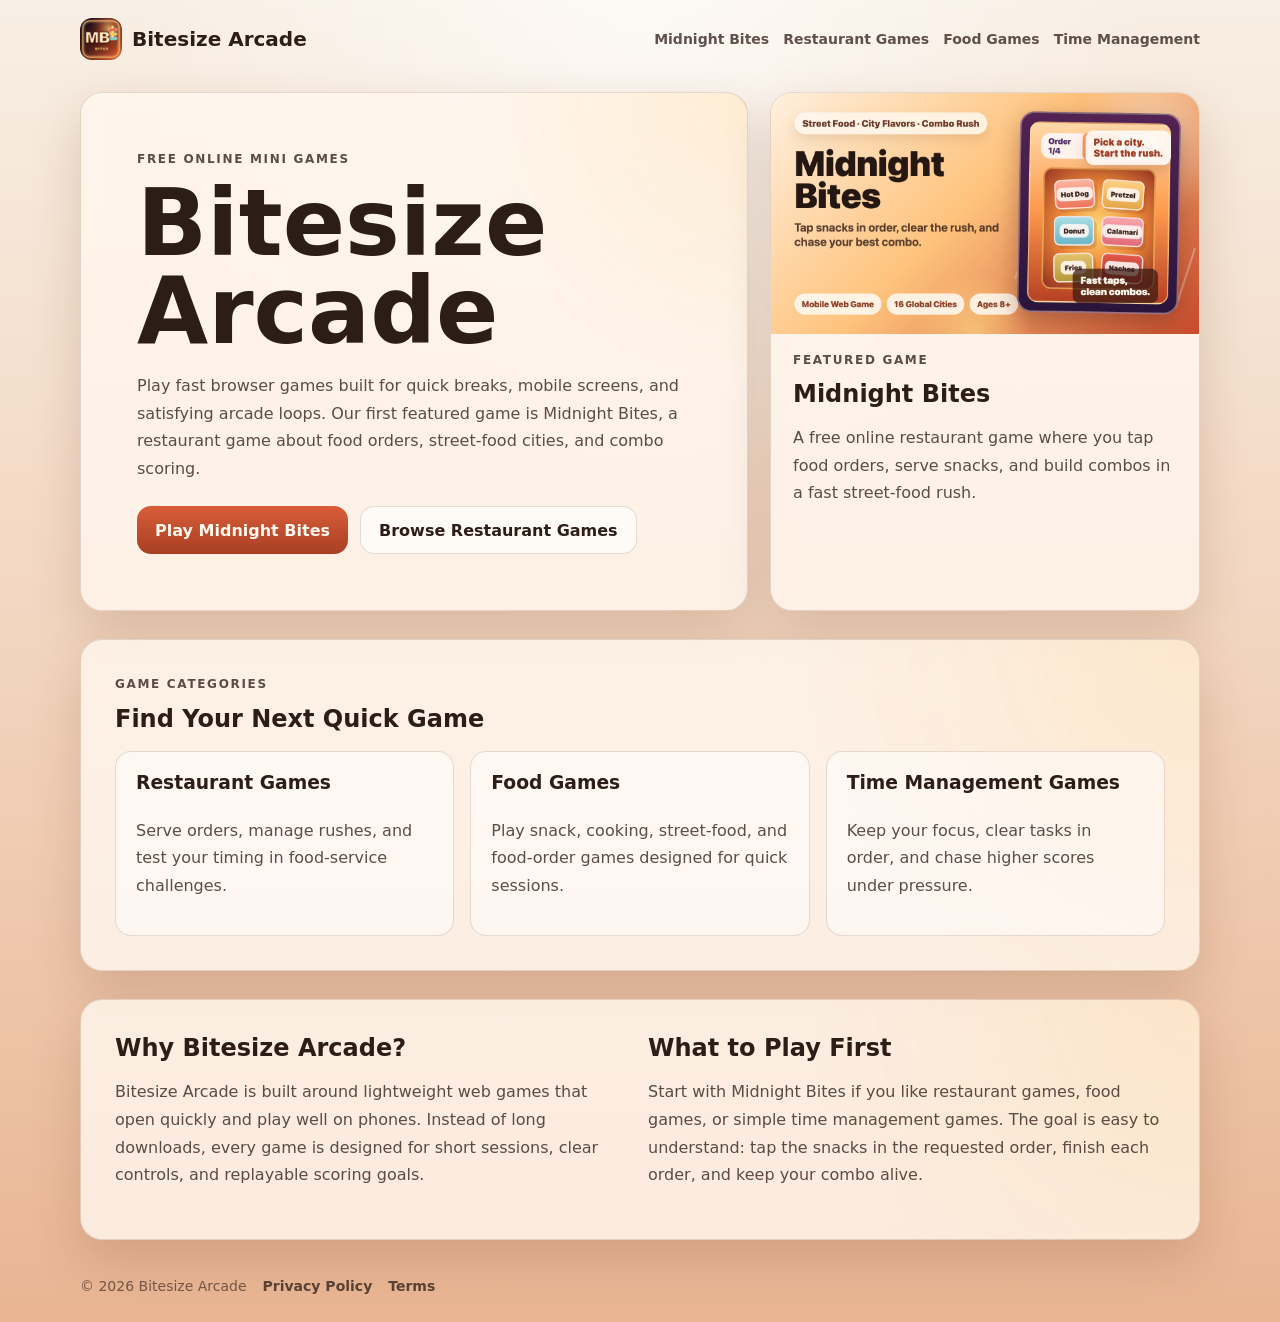
==== index.html @ b8d7e3c5 "Add Google Analytics tracking" ====
<!DOCTYPE html>
<html lang="en">
  <head>
    <meta charset="UTF-8" />
    <meta name="viewport" content="width=device-width, initial-scale=1, viewport-fit=cover" />
    <meta name="description" content="Bitesize Arcade is a home for free online mini games, including fast restaurant games, food games, and time management games you can play in your browser." />
    <meta name="theme-color" content="#d95d39" />
    <meta name="robots" content="index,follow" />
    <link rel="canonical" href="https://bitesizearcade.com/" />
    <meta property="og:title" content="Bitesize Arcade - Free Online Mini Games" />
    <meta property="og:description" content="Play free online mini games, starting with Midnight Bites, a fast restaurant game about food orders and combo scoring." />
    <meta property="og:url" content="https://bitesizearcade.com/" />
    <meta property="og:site_name" content="Bitesize Arcade" />
    <meta property="og:image" content="https://bitesizearcade.com/assets/social/share-cover.jpg" />
    <meta property="og:image:width" content="1280" />
    <meta property="og:image:height" content="720" />
    <meta property="og:type" content="website" />
    <meta name="twitter:card" content="summary_large_image" />
    <meta name="twitter:title" content="Bitesize Arcade - Free Online Mini Games" />
    <meta name="twitter:description" content="Play free online mini games, restaurant games, food games, and quick arcade challenges in your browser." />
    <meta name="twitter:image" content="https://bitesizearcade.com/assets/social/share-cover.jpg" />
    <title>Bitesize Arcade - Free Online Mini Games</title>
    <link rel="icon" type="image/png" sizes="192x192" href="./assets/icons/icon-192.png" />
    <link rel="apple-touch-icon" href="./assets/icons/icon-192.png" />
    <link rel="manifest" href="./manifest.webmanifest" />
    <link rel="stylesheet" href="./styles.css?v=20260506arcade" />
    <link rel="stylesheet" href="./site.css?v=20260506arcade" />
    <script async src="https://www.googletagmanager.com/gtag/js?id=G-W35TK7R6VX"></script>
    <script>
      window.dataLayer = window.dataLayer || [];
      function gtag(){dataLayer.push(arguments);}
      gtag("js", new Date());
      gtag("config", "G-W35TK7R6VX");
    </script>
    <script type="application/ld+json">
      {
        "@context": "https://schema.org",
        "@type": "WebSite",
        "name": "Bitesize Arcade",
        "url": "https://bitesizearcade.com/",
        "description": "Free online mini games, restaurant games, food games, and quick arcade games for mobile and desktop browsers.",
        "publisher": {
          "@type": "Organization",
          "name": "Bitesize Arcade"
        }
      }
    </script>
  </head>
  <body class="site-page">
    <header class="site-header">
      <a class="site-logo" href="./" aria-label="Bitesize Arcade home">
        <img src="./assets/icons/icon-192.png" alt="" />
        <span>Bitesize Arcade</span>
      </a>
      <nav class="site-nav" aria-label="Primary navigation">
        <a href="./midnight-bites/">Midnight Bites</a>
        <a href="./restaurant-games/">Restaurant Games</a>
        <a href="./food-games/">Food Games</a>
        <a href="./time-management-games/">Time Management</a>
      </nav>
    </header>

    <main class="site-main">
      <section class="site-hero">
        <div class="site-hero-copy">
          <p class="site-kicker">Free Online Mini Games</p>
          <h1>Bitesize Arcade</h1>
          <p>
            Play fast browser games built for quick breaks, mobile screens, and satisfying arcade loops.
            Our first featured game is Midnight Bites, a restaurant game about food orders, street-food
            cities, and combo scoring.
          </p>
          <div class="site-actions">
            <a class="site-primary-link" href="./midnight-bites/">Play Midnight Bites</a>
            <a class="site-secondary-link" href="./restaurant-games/">Browse Restaurant Games</a>
          </div>
        </div>
        <a class="featured-game" href="./midnight-bites/" aria-label="Play Midnight Bites">
          <img src="./assets/social/share-cover.jpg" alt="Midnight Bites restaurant game preview" />
          <div>
            <p class="site-kicker">Featured Game</p>
            <h2>Midnight Bites</h2>
            <p>A free online restaurant game where you tap food orders, serve snacks, and build combos in a fast street-food rush.</p>
          </div>
        </a>
      </section>

      <section class="site-section">
        <div class="section-head">
          <p class="site-kicker">Game Categories</p>
          <h2>Find Your Next Quick Game</h2>
        </div>
        <div class="category-grid">
          <a class="category-card" href="./restaurant-games/">
            <h3>Restaurant Games</h3>
            <p>Serve orders, manage rushes, and test your timing in food-service challenges.</p>
          </a>
          <a class="category-card" href="./food-games/">
            <h3>Food Games</h3>
            <p>Play snack, cooking, street-food, and food-order games designed for quick sessions.</p>
          </a>
          <a class="category-card" href="./time-management-games/">
            <h3>Time Management Games</h3>
            <p>Keep your focus, clear tasks in order, and chase higher scores under pressure.</p>
          </a>
        </div>
      </section>

      <section class="site-section editorial-section">
        <div>
          <h2>Why Bitesize Arcade?</h2>
          <p>
            Bitesize Arcade is built around lightweight web games that open quickly and play well on phones.
            Instead of long downloads, every game is designed for short sessions, clear controls, and replayable
            scoring goals.
          </p>
        </div>
        <div>
          <h2>What to Play First</h2>
          <p>
            Start with Midnight Bites if you like restaurant games, food games, or simple time management games.
            The goal is easy to understand: tap the snacks in the requested order, finish each order, and keep
            your combo alive.
          </p>
        </div>
      </section>
    </main>

    <footer class="site-footer">
      <span>© 2026 Bitesize Arcade</span>
      <a href="./docs/privacy.html">Privacy Policy</a>
      <a href="./docs/terms.html">Terms</a>
    </footer>
  </body>
</html>
---- styles.css ----
:root {
  color-scheme: light;
  --bg: #f7eadf;
  --bg-deep: #efc3a4;
  --ink: #2d1d17;
  --accent: #d95d39;
  --accent-deep: #a83f22;
  --gold: #f3b94f;
  --teal: #2f7f79;
  --card: rgba(255, 247, 238, 0.82);
  --line: rgba(72, 31, 19, 0.14);
  --shadow: 0 20px 50px rgba(102, 49, 21, 0.18);
}

* {
  box-sizing: border-box;
}

html,
body {
  min-height: 100%;
  overscroll-behavior: none;
  -webkit-text-size-adjust: 100%;
}

body {
  margin: 0;
  min-height: 100vh;
  min-height: 100svh;
  font-family: Inter, ui-sans-serif, system-ui, -apple-system, BlinkMacSystemFont, "Segoe UI", sans-serif;
  color: var(--ink);
  background:
    radial-gradient(circle at top, rgba(255, 255, 255, 0.65), transparent 35%),
    linear-gradient(180deg, #f8efe4 0%, #f3d7c2 45%, #e9b593 100%);
}

body[data-ui-mode="game"] {
  overflow: hidden;
  touch-action: none;
}

body[data-ui-mode="menu"] {
  overflow-x: hidden;
  overflow-y: auto;
  touch-action: pan-y;
}

body[data-health-open="true"] {
  overflow: hidden;
  touch-action: none;
}

.loading-screen,
.health-dialog,
.share-fallback-dialog {
  position: fixed;
  inset: 0;
  display: grid;
  place-items: center;
  padding: calc(18px + env(safe-area-inset-top)) calc(18px + env(safe-area-inset-right)) calc(18px + env(safe-area-inset-bottom)) calc(18px + env(safe-area-inset-left));
  z-index: 80;
  background:
    radial-gradient(circle at 50% 18%, rgba(255, 241, 215, 0.92), transparent 34%),
    linear-gradient(180deg, rgba(71, 34, 22, 0.26), rgba(71, 34, 22, 0.62));
}

.loading-screen {
  transition:
    opacity 220ms ease,
    visibility 220ms ease;
}

.loading-screen.is-hidden,
.health-dialog[aria-hidden="true"],
.share-fallback-dialog[aria-hidden="true"] {
  display: none;
  visibility: hidden;
  opacity: 0;
  pointer-events: none;
}

.loading-card,
.health-card,
.share-fallback-card {
  width: min(420px, 100%);
  border: 1px solid rgba(72, 31, 19, 0.12);
  border-radius: 24px;
  padding: 24px;
  background:
    radial-gradient(circle at top right, rgba(255, 185, 88, 0.26), transparent 32%),
    rgba(255, 248, 239, 0.96);
  box-shadow: 0 24px 60px rgba(72, 31, 19, 0.26);
  text-align: center;
}

.loading-kicker,
.health-kicker {
  margin: 0 0 10px;
  color: var(--accent-deep);
  font-size: 13px;
  font-weight: 800;
  letter-spacing: 0.16em;
}

.loading-card h1 {
  margin-bottom: 18px;
  font-size: clamp(42px, 13vw, 64px);
}

.loading-bar {
  height: 12px;
  padding: 2px;
  border-radius: 999px;
  background: rgba(72, 31, 19, 0.12);
  overflow: hidden;
}

.loading-bar span {
  display: block;
  width: 18%;
  height: 100%;
  border-radius: inherit;
  background: linear-gradient(90deg, var(--gold), var(--accent));
  animation: loadingSweep 1.1s ease-in-out infinite alternate;
}

.loading-text,
.health-card p,
.share-fallback-card p {
  margin: 14px 0 0;
  color: rgba(45, 29, 23, 0.76);
  font-size: 14px;
  line-height: 1.65;
}

.age-tip {
  display: inline-block;
  margin: 14px 0 0;
  padding: 7px 11px;
  border-radius: 999px;
  background: rgba(217, 93, 57, 0.12);
  color: var(--accent-deep);
  font-size: 12px;
  font-weight: 800;
}

.health-card {
  text-align: left;
}

.health-card h2,
.share-fallback-card h2 {
  font-family: inherit;
  font-size: 22px;
  line-height: 1.25;
  color: rgba(45, 29, 23, 0.94);
}

.age-notice {
  display: grid;
  gap: 6px;
  margin-top: 14px;
  padding: 13px 14px;
  border: 1px solid rgba(217, 93, 57, 0.22);
  border-radius: 16px;
  background: rgba(255, 238, 222, 0.76);
}

.age-notice strong {
  color: var(--accent-deep);
  font-size: 15px;
}

.age-notice span {
  color: rgba(45, 29, 23, 0.78);
  font-size: 13px;
  line-height: 1.55;
}

.health-actions {
  display: grid;
  grid-template-columns: 0.82fr 1.18fr;
  gap: 10px;
  margin-top: 18px;
}

.health-secondary-btn {
  background: linear-gradient(180deg, rgba(255, 241, 228, 0.96), rgba(229, 205, 186, 0.96));
  color: rgba(76, 37, 22, 0.9);
}

.share-fallback-card {
  text-align: left;
}

.share-fallback-card textarea {
  width: 100%;
  margin-top: 14px;
  padding: 12px;
  border: 1px solid rgba(72, 31, 19, 0.14);
  border-radius: 14px;
  color: var(--ink);
  background: rgba(255, 255, 255, 0.82);
  font: inherit;
  line-height: 1.45;
  resize: none;
}

.share-fallback-card button {
  margin-top: 14px;
}

@keyframes loadingSweep {
  from {
    width: 18%;
  }

  to {
    width: 100%;
  }
}

.app-shell {
  width: min(1320px, calc(100vw - 24px - env(safe-area-inset-left) - env(safe-area-inset-right)));
  margin: 0 auto;
  padding:
    calc(12px + env(safe-area-inset-top))
    0
    calc(18px + env(safe-area-inset-bottom));
}

.app-shell[data-ui-mode="menu"] {
  width: min(1180px, calc(100vw - 28px - env(safe-area-inset-left) - env(safe-area-inset-right)));
}

.app-shell[data-ui-mode="game"] {
  width: min(100vw - 12px - env(safe-area-inset-left) - env(safe-area-inset-right), 560px);
  padding-bottom: calc(8px + env(safe-area-inset-bottom));
}

.stage-layout {
  display: grid;
  grid-template-columns: minmax(360px, 1fr) 360px;
  gap: 18px;
  align-items: start;
}

.app-shell[data-ui-mode="game"] .stage-layout {
  grid-template-columns: 1fr;
}

.app-shell[data-ui-mode="menu"] .stage-layout {
  grid-template-columns: minmax(430px, 1.05fr) minmax(360px, 0.95fr);
  gap: 18px;
}

.hero-copy,
.control-card,
.side-panel {
  background: var(--card);
  backdrop-filter: blur(12px);
  border: 1px solid var(--line);
  box-shadow: var(--shadow);
}

.hero-copy {
  padding: 24px 26px 22px;
  border-radius: 28px;
  position: relative;
  overflow: hidden;
  background:
    radial-gradient(circle at top right, var(--hero-glow, rgba(255, 172, 67, 0.35)), transparent 34%),
    linear-gradient(155deg, var(--hero-top, rgba(255, 248, 238, 0.92)) 0%, var(--hero-bottom, rgba(247, 224, 200, 0.9)) 100%);
}

.hero-copy::after {
  content: "";
  position: absolute;
  inset: auto -30px -40px auto;
  width: 180px;
  height: 180px;
  border-radius: 999px;
  background: radial-gradient(circle, rgba(255, 172, 67, 0.38), transparent 70%);
}

.hero-copy::before {
  content: "";
  position: absolute;
  inset: 0;
  pointer-events: none;
  opacity: 0.26;
  background: linear-gradient(135deg, rgba(255, 255, 255, 0.34), transparent 42%);
}

.hero-copy[data-scene="harbor"]::before {
  background:
    linear-gradient(135deg, rgba(255, 255, 255, 0.32), transparent 42%),
    repeating-linear-gradient(180deg, rgba(255, 255, 255, 0.16) 0 2px, transparent 2px 18px);
}

.hero-copy[data-scene="lanterns"]::before {
  background:
    linear-gradient(135deg, rgba(255, 255, 255, 0.32), transparent 42%),
    radial-gradient(circle at 18% 18%, rgba(255, 196, 116, 0.3) 0 10px, transparent 10px 100%),
    radial-gradient(circle at 82% 22%, rgba(255, 196, 116, 0.24) 0 12px, transparent 12px 100%);
}

.hero-copy[data-scene="neon"]::before {
  background:
    linear-gradient(135deg, rgba(255, 255, 255, 0.26), transparent 42%),
    repeating-linear-gradient(135deg, rgba(255, 237, 204, 0.18) 0 8px, transparent 8px 18px);
}

.hero-copy[data-scene="courtyard"]::before,
.hero-copy[data-scene="alley"]::before {
  background:
    linear-gradient(135deg, rgba(255, 255, 255, 0.26), transparent 42%),
    repeating-linear-gradient(90deg, rgba(109, 63, 42, 0.12) 0 24px, transparent 24px 52px);
}

.hero-city-head {
  display: flex;
  justify-content: space-between;
  gap: 12px;
  align-items: center;
  margin-bottom: 10px;
}

.hero-city-pill,
.hero-scene-pill {
  margin: 0;
  padding: 8px 12px;
  border-radius: 999px;
  font-size: 12px;
  font-weight: 700;
}

.hero-city-pill {
  background: rgba(92, 45, 26, 0.12);
  color: rgba(69, 33, 20, 0.88);
}

.hero-scene-pill {
  background: rgba(255, 248, 238, 0.78);
  color: rgba(115, 62, 36, 0.9);
}

.eyebrow {
  margin: 0 0 10px;
  font-size: 13px;
  letter-spacing: 0.24em;
  text-transform: uppercase;
  color: rgba(45, 29, 23, 0.7);
}

h1,
h2 {
  margin: 0;
  font-family: inherit;
  font-weight: 800;
}

h1 {
  font-size: clamp(42px, 7vw, 74px);
  line-height: 0.95;
  margin-bottom: 12px;
}

.tagline {
  max-width: 640px;
  margin: 0;
  font-size: 16px;
  line-height: 1.7;
}

.hero-market-line {
  margin: 0 0 12px;
  font-size: 14px;
  line-height: 1.5;
  color: rgba(45, 29, 23, 0.78);
}

.hero-ingredient-strip {
  margin-top: 16px;
  display: grid;
  grid-template-columns: repeat(4, minmax(0, 1fr));
  gap: 10px;
}

.ingredient-mini {
  padding: 10px 8px 9px;
  border-radius: 18px;
  border: 1px solid rgba(255, 255, 255, 0.46);
  box-shadow: inset 0 1px 0 rgba(255, 255, 255, 0.3);
  text-align: center;
}

.ingredient-mini-emoji {
  display: block;
  font-size: 18px;
  margin-bottom: 4px;
}

.ingredient-mini-name {
  display: block;
  font-size: 12px;
  line-height: 1.3;
  font-weight: 700;
}

.control-card {
  border-radius: 28px;
  padding: 20px;
  display: flex;
  flex-direction: column;
  gap: 12px;
  background:
    radial-gradient(circle at top right, var(--control-glow, rgba(255, 189, 98, 0.26)), transparent 28%),
    linear-gradient(180deg, var(--control-top, rgba(255, 248, 239, 0.94)) 0%, var(--control-bottom, rgba(250, 234, 219, 0.9)) 100%);
}

.control-card label,
.panel-block h2 {
  font-size: 14px;
  letter-spacing: 0.08em;
  text-transform: uppercase;
  color: rgba(45, 29, 23, 0.72);
}

select,
button {
  width: 100%;
  border: 0;
  border-radius: 18px;
  font: inherit;
}

select {
  padding: 13px 15px;
  background: rgba(255, 255, 255, 0.82);
  box-shadow: inset 0 0 0 1px rgba(72, 31, 19, 0.12);
}

.button-row {
  display: grid;
  grid-template-columns: 1fr 1fr;
  gap: 10px;
}

button {
  padding: 14px 16px;
  cursor: pointer;
  font-weight: 700;
  color: #fff8f1;
  touch-action: manipulation;
  background: linear-gradient(180deg, var(--accent), var(--accent-deep));
  box-shadow: 0 14px 30px rgba(183, 83, 47, 0.28);
  transition:
    transform 140ms ease,
    box-shadow 140ms ease,
    opacity 140ms ease;
}

button:hover {
  transform: translateY(-1px);
  box-shadow: 0 18px 34px rgba(183, 83, 47, 0.32);
}

button:active {
  transform: translateY(1px);
}

button[disabled] {
  cursor: default;
  opacity: 0.45;
  transform: none;
  box-shadow: none;
}

.status-line {
  margin: 2px 2px 0;
  min-height: 42px;
  font-size: 14px;
  line-height: 1.5;
  color: rgba(45, 29, 23, 0.78);
}

.city-preview-card {
  padding: 14px;
  border-radius: 22px;
  background: rgba(255, 252, 247, 0.76);
  border: 1px solid rgba(72, 31, 19, 0.08);
  display: grid;
  gap: 12px;
}

.city-preview-head {
  display: flex;
  justify-content: space-between;
  gap: 10px;
  align-items: flex-start;
}

.city-preview-title,
.city-preview-subtitle {
  margin: 0;
}

.city-preview-title {
  font-size: 15px;
  font-weight: 800;
  color: rgba(45, 29, 23, 0.9);
}

.city-preview-subtitle {
  margin-top: 4px;
  font-size: 12px;
  line-height: 1.5;
  color: rgba(45, 29, 23, 0.7);
}

.city-preview-scene {
  flex-shrink: 0;
  padding: 7px 11px;
  border-radius: 999px;
  background: rgba(217, 93, 57, 0.12);
  color: var(--accent-deep);
  font-size: 12px;
  font-weight: 700;
}

.city-preview-items {
  display: grid;
  grid-template-columns: repeat(2, minmax(0, 1fr));
  gap: 10px;
}

.city-preview-item {
  display: grid;
  grid-template-columns: 28px 1fr;
  gap: 10px;
  align-items: center;
  padding: 10px 12px;
  border-radius: 18px;
  border: 1px solid rgba(255, 255, 255, 0.42);
}

.city-preview-icon {
  width: 28px;
  height: 28px;
  border-radius: 14px;
  display: grid;
  place-items: center;
  font-size: 15px;
  font-weight: 800;
  color: rgba(53, 27, 18, 0.84);
  background: rgba(255, 255, 255, 0.42);
}

.city-preview-text {
  display: grid;
  gap: 2px;
}

.city-preview-name,
.city-preview-note {
  margin: 0;
}

.city-preview-name {
  font-size: 13px;
  font-weight: 700;
  color: rgba(45, 29, 23, 0.86);
}

.city-preview-note {
  font-size: 11px;
  color: rgba(45, 29, 23, 0.62);
}

.canvas-frame {
  position: relative;
  display: grid;
  place-items: center;
  min-height: calc(100vh - 36px);
  min-height: calc(100svh - 36px);
}

.app-shell[data-ui-mode="menu"] .canvas-frame {
  width: 0;
  height: 0;
  min-height: 0;
  overflow: visible;
  justify-self: stretch;
  place-items: start end;
}

.app-shell[data-ui-mode="menu"] canvas,
.app-shell[data-ui-mode="menu"] .canvas-hud {
  display: none;
}

.app-shell[data-ui-mode="menu"] .floating-audio-panel {
  position: fixed;
  top: calc(14px + env(safe-area-inset-top));
  left: 50%;
  right: auto;
  width: min(420px, calc(100vw - 20px - env(safe-area-inset-left) - env(safe-area-inset-right)));
  z-index: 30;
  transform: translate(-50%, -8px) scale(0.98);
}

.app-shell[data-ui-mode="menu"] #canvas-frame[data-audio-open="true"] .floating-audio-panel {
  transform: translate(-50%, 0) scale(1);
}

.app-shell[data-ui-mode="game"] .canvas-frame {
  width: fit-content;
  max-width: 100%;
  justify-self: center;
  place-items: center;
  align-content: start;
  min-height: calc(100vh - 20px);
  min-height: calc(100svh - 20px);
}

.canvas-hud {
  position: absolute;
  inset: 18px 18px auto 18px;
  display: flex;
  justify-content: space-between;
  align-items: flex-start;
  gap: 12px;
  z-index: 4;
  pointer-events: none;
}

.app-shell[data-ui-mode="menu"] .canvas-hud {
  display: none;
}

.hud-right {
  display: flex;
  gap: 10px;
  justify-content: flex-end;
}

.hud-btn {
  width: auto;
  min-width: 88px;
  padding: 12px 16px;
  border-radius: 999px;
  font-size: 14px;
  line-height: 1;
  pointer-events: auto;
  box-shadow: 0 14px 28px rgba(69, 33, 20, 0.18);
}

.hud-btn-left {
  min-width: 92px;
}

.hud-btn-audio {
  background: linear-gradient(180deg, rgba(255, 247, 238, 0.96), rgba(242, 222, 206, 0.94));
  color: rgba(76, 37, 22, 0.9);
}

.hud-btn-audio[data-open="true"] {
  background: linear-gradient(180deg, #7f4c37, #5d3424);
  color: #fff7ef;
}

.hud-btn-menu {
  background: linear-gradient(180deg, rgba(255, 241, 228, 0.96), rgba(238, 209, 185, 0.94));
  color: rgba(76, 37, 22, 0.9);
}

.floating-audio-panel {
  position: absolute;
  top: 74px;
  right: 18px;
  width: min(320px, calc(100% - 36px));
  display: grid;
  gap: 12px;
  padding: 16px;
  border-radius: 24px;
  background: rgba(255, 249, 242, 0.95);
  border: 1px solid rgba(72, 31, 19, 0.1);
  box-shadow: 0 22px 46px rgba(72, 31, 19, 0.18);
  backdrop-filter: blur(14px);
  z-index: 5;
  opacity: 0;
  transform: translateY(-8px) scale(0.98);
  pointer-events: none;
  transition:
    opacity 160ms ease,
    transform 160ms ease;
}

#canvas-frame[data-audio-open="true"] .floating-audio-panel {
  opacity: 1;
  transform: translateY(0) scale(1);
  pointer-events: auto;
}

.audio-utility-row {
  display: grid;
  grid-template-columns: 1fr 1fr;
  gap: 10px;
}

.panel-utility-btn {
  padding: 12px 14px;
  border-radius: 16px;
  font-size: 14px;
}

.revive-utility-btn {
  margin-top: 2px;
}

canvas {
  width: auto;
  max-width: 100%;
  height: min(calc(100vh - 36px), 920px);
  height: min(calc(100svh - 36px), 920px);
  aspect-ratio: 900 / 1380;
  display: block;
  border-radius: 34px;
  box-shadow: var(--shadow);
  background: linear-gradient(180deg, #fadfc7 0%, #f4be89 100%);
  touch-action: none;
  user-select: none;
  -webkit-user-select: none;
}

.side-stack {
  display: grid;
  gap: 18px;
}

.app-shell[data-ui-mode="menu"] .side-stack {
  width: 100%;
  max-width: none;
  justify-self: center;
  grid-column: 1 / -1;
  grid-template-columns: minmax(430px, 1.05fr) minmax(360px, 0.95fr);
  align-items: start;
}

.app-shell[data-ui-mode="menu"] .hero-copy {
  min-height: 0;
}

.app-shell[data-ui-mode="menu"] .control-card {
  align-self: stretch;
}

.app-shell[data-ui-mode="menu"] .side-panel {
  grid-column: 1 / -1;
}

.app-shell[data-ui-mode="game"] .side-stack {
  display: none;
}

.side-panel {
  border-radius: 28px;
  padding: 18px;
  display: grid;
  gap: 14px;
}

.panel-block {
  padding: 16px;
  border-radius: 22px;
  background: rgba(255, 250, 245, 0.82);
  border: 1px solid rgba(72, 31, 19, 0.08);
}

.panel-block p {
  margin: 10px 0 0;
  line-height: 1.7;
  font-size: 14px;
}

.audio-panel {
  gap: 12px;
}

.audio-preset-group {
  display: grid;
  grid-template-columns: 1fr 1fr;
  gap: 8px;
}

.preset-btn {
  padding: 11px 12px;
  border-radius: 14px;
  font-size: 13px;
  box-shadow: 0 8px 20px rgba(183, 83, 47, 0.12);
  background: linear-gradient(180deg, rgba(255, 241, 228, 0.92), rgba(238, 209, 185, 0.92));
  color: rgba(81, 40, 23, 0.82);
}

.preset-btn[data-active="true"] {
  color: #fff7ef;
  background: linear-gradient(180deg, var(--accent), var(--accent-deep));
  box-shadow: 0 14px 28px rgba(183, 83, 47, 0.24);
}

.audio-preset-hint {
  margin: 0;
  min-height: 44px;
  font-size: 13px;
  line-height: 1.6;
  color: rgba(45, 29, 23, 0.76);
}

.audio-panel-head {
  display: flex;
  align-items: center;
  justify-content: space-between;
  gap: 10px;
}

.audio-state-pill {
  padding: 6px 10px;
  border-radius: 999px;
  background: rgba(217, 93, 57, 0.1);
  color: var(--accent-deep);
  font-size: 12px;
  font-weight: 700;
}

.audio-control {
  display: grid;
  gap: 8px;
}

.audio-control-head {
  display: flex;
  justify-content: space-between;
  align-items: center;
  gap: 10px;
  font-size: 14px;
  font-weight: 700;
  color: rgba(45, 29, 23, 0.84);
}

.audio-control-row {
  display: grid;
  grid-template-columns: 1fr 72px;
  gap: 10px;
  align-items: center;
}

.audio-control input[type="range"] {
  width: 100%;
  margin: 0;
  accent-color: var(--accent);
}

.mini-btn {
  width: 72px;
  padding: 10px 12px;
  border-radius: 14px;
  font-size: 14px;
  box-shadow: 0 8px 20px rgba(183, 83, 47, 0.16);
}

.mini-btn[data-muted="true"] {
  background: linear-gradient(180deg, #bca79a, #8a7365);
}

.audio-diagnostics {
  margin-top: 2px;
  min-height: 56px;
  font-size: 13px;
  line-height: 1.6;
  color: rgba(45, 29, 23, 0.74);
}

.leaderboard {
  list-style: none;
  margin: 12px 0 0;
  padding: 0;
  display: grid;
  gap: 10px;
}

.leaderboard li {
  display: grid;
  grid-template-columns: auto 1fr auto;
  gap: 10px;
  align-items: center;
  padding: 12px 14px;
  border-radius: 16px;
  background: linear-gradient(180deg, rgba(255, 237, 216, 0.9), rgba(255, 249, 242, 0.9));
  font-size: 14px;
}

.leaderboard .rank {
  width: 26px;
  height: 26px;
  border-radius: 13px;
  display: grid;
  place-items: center;
  font-weight: 700;
  background: rgba(217, 93, 57, 0.12);
  color: var(--accent-deep);
}

.leaderboard .score {
  font-weight: 700;
  color: var(--teal);
}

.legal-links {
  display: flex;
  justify-content: center;
  gap: 14px;
  padding: 2px 0 0;
  font-size: 13px;
}

.legal-links a {
  color: rgba(45, 29, 23, 0.64);
  text-decoration: none;
}

.legal-links a:hover {
  color: var(--accent-deep);
  text-decoration: underline;
}

@media (max-width: 1024px) {
  .stage-layout {
    grid-template-columns: 1fr;
  }

  .app-shell {
    width: min(100vw - 16px - env(safe-area-inset-left) - env(safe-area-inset-right), 760px);
    padding-top: calc(12px + env(safe-area-inset-top));
  }

  .side-stack {
    order: -1;
  }

  .app-shell[data-ui-mode="game"] .side-stack {
    display: none;
  }

  .canvas-frame {
    min-height: auto;
  }

  canvas {
    width: 100%;
    height: auto;
  }
}

@media (max-width: 640px) {
  body {
    background:
      radial-gradient(circle at top, rgba(255, 255, 255, 0.72), transparent 32%),
      linear-gradient(180deg, #faf0e7 0%, #f1cfb7 52%, #e5b18e 100%);
  }

  .app-shell,
  .app-shell[data-ui-mode="menu"],
  .app-shell[data-ui-mode="game"] {
    width: calc(100vw - 12px - env(safe-area-inset-left) - env(safe-area-inset-right));
  }

  .app-shell[data-ui-mode="menu"] .stage-layout,
  .app-shell[data-ui-mode="menu"] .side-stack {
    grid-template-columns: 1fr;
    gap: 10px;
  }

  .app-shell[data-ui-mode="game"] {
    width: calc(100vw - env(safe-area-inset-left) - env(safe-area-inset-right));
    padding:
      calc(6px + env(safe-area-inset-top))
      0
      calc(6px + env(safe-area-inset-bottom));
  }

  .app-shell[data-ui-mode="menu"] {
    padding:
      calc(8px + env(safe-area-inset-top))
      0
      calc(12px + env(safe-area-inset-bottom));
  }

  .button-row {
    grid-template-columns: 1fr;
  }

  .audio-utility-row {
    grid-template-columns: 1fr;
  }

  .hero-ingredient-strip,
  .city-preview-items {
    grid-template-columns: 1fr 1fr;
  }

  .hero-copy,
  .control-card,
  .side-panel {
    border-radius: 24px;
    box-shadow: 0 16px 34px rgba(102, 49, 21, 0.14);
  }

  canvas {
    width: min(
      calc(100vw - env(safe-area-inset-left) - env(safe-area-inset-right)),
      calc((100svh - 72px - env(safe-area-inset-top) - env(safe-area-inset-bottom)) * 900 / 1380)
    );
    border-radius: 24px;
    height: auto;
    max-height: none;
  }

  .app-shell[data-ui-mode="game"] .canvas-frame {
    width: 100%;
    min-height: calc(100vh - 8px - env(safe-area-inset-top) - env(safe-area-inset-bottom));
    min-height: calc(100svh - 12px - env(safe-area-inset-top) - env(safe-area-inset-bottom));
    align-content: start;
    gap: 8px;
  }

  .canvas-hud {
    position: static;
    width: min(
      calc(100vw - env(safe-area-inset-left) - env(safe-area-inset-right)),
      calc((100svh - 72px - env(safe-area-inset-top) - env(safe-area-inset-bottom)) * 900 / 1380)
    );
    gap: 8px;
    order: -1;
  }

  .hud-btn {
    min-width: 68px;
    padding: 10px 11px;
    font-size: 12px;
    box-shadow: 0 10px 18px rgba(69, 33, 20, 0.16);
  }

  .hud-right {
    gap: 8px;
    flex-wrap: wrap;
    max-width: min(72vw, 260px);
    justify-content: flex-end;
  }

  .floating-audio-panel {
    top: calc(56px + env(safe-area-inset-top));
    right: 10px;
    width: calc(100% - 20px);
    border-radius: 20px;
    max-height: calc(100vh - 82px - env(safe-area-inset-top) - env(safe-area-inset-bottom));
    overflow: auto;
  }

  .app-shell[data-ui-mode="menu"] .floating-audio-panel {
    top: calc(12px + env(safe-area-inset-top));
    left: 50%;
    right: auto;
    width: calc(100% - 12px - env(safe-area-inset-left) - env(safe-area-inset-right));
  }

  .side-stack {
    gap: 10px;
  }

  .app-shell[data-ui-mode="menu"] .hero-copy {
    padding: 14px 16px;
    border-radius: 20px;
  }

  .app-shell[data-ui-mode="menu"] .hero-city-head {
    margin-bottom: 8px;
  }

  .app-shell[data-ui-mode="menu"] .hero-city-pill,
  .app-shell[data-ui-mode="menu"] .hero-scene-pill {
    padding: 7px 10px;
    font-size: 11px;
  }

  .app-shell[data-ui-mode="menu"] .eyebrow {
    margin-bottom: 6px;
    font-size: 12px;
    letter-spacing: 0.14em;
  }

  .app-shell[data-ui-mode="menu"] h1 {
    margin-bottom: 8px;
    font-size: clamp(38px, 14vw, 52px);
  }

  .app-shell[data-ui-mode="menu"] .hero-market-line {
    margin-bottom: 0;
    font-size: 13px;
  }

  .app-shell[data-ui-mode="menu"] .tagline,
  .app-shell[data-ui-mode="menu"] .hero-ingredient-strip {
    display: none;
  }

  .control-card,
  .side-panel {
    padding: 16px;
  }

  .app-shell[data-ui-mode="menu"] .control-card {
    gap: 9px;
    padding: 13px;
    border-radius: 20px;
  }

  .app-shell[data-ui-mode="menu"] .city-preview-card {
    display: none;
  }

  .app-shell[data-ui-mode="menu"] .button-row {
    grid-template-columns: 1fr;
    gap: 8px;
  }

  .app-shell[data-ui-mode="menu"] #start-btn {
    min-height: 54px;
    border-radius: 18px;
    font-size: 17px;
  }

  .app-shell[data-ui-mode="menu"] #menu-audio-btn {
    min-height: 44px;
    padding: 11px 14px;
    border-radius: 16px;
    background: linear-gradient(180deg, rgba(255, 241, 228, 0.96), rgba(238, 209, 185, 0.94));
    color: rgba(76, 37, 22, 0.9);
  }

  .app-shell[data-ui-mode="menu"] .status-line {
    display: none;
  }

  .app-shell[data-ui-mode="menu"] .side-panel {
    padding: 12px;
    border-radius: 20px;
  }

  .app-shell[data-ui-mode="menu"] .panel-block {
    padding: 12px;
    border-radius: 16px;
  }

  .app-shell[data-ui-mode="menu"] .panel-block p {
    font-size: 13px;
    line-height: 1.55;
  }

  h1 {
    font-size: clamp(34px, 11vw, 54px);
  }

  .tagline {
    font-size: 15px;
    line-height: 1.6;
  }

  .status-line {
    min-height: 0;
    font-size: 13px;
  }

  .loading-card,
  .health-card {
    padding: 22px 18px;
    border-radius: 22px;
  }

  .health-actions {
    grid-template-columns: 1fr;
  }
}

@media (max-width: 380px) {
  .hero-copy {
    padding: 18px 14px 16px;
  }

  .control-card,
  .side-panel {
    padding: 14px;
  }

  .hud-btn {
    min-width: 58px;
    padding: 9px 9px;
    font-size: 11px;
  }

  .hud-right {
    gap: 6px;
    max-width: 230px;
  }
}

@media (orientation: landscape) and (max-height: 520px) {
  .app-shell[data-ui-mode="game"] {
    padding:
      max(4px, env(safe-area-inset-top))
      max(8px, env(safe-area-inset-right))
      max(4px, env(safe-area-inset-bottom))
      max(8px, env(safe-area-inset-left));
  }

  .app-shell[data-ui-mode="game"] .canvas-frame {
    min-height: calc(100vh - 8px - env(safe-area-inset-top) - env(safe-area-inset-bottom));
    min-height: calc(100svh - 8px - env(safe-area-inset-top) - env(safe-area-inset-bottom));
    grid-template-columns: auto auto;
    justify-content: center;
    align-content: center;
  }

  canvas {
    width: auto;
    height: calc(100vh - 8px - env(safe-area-inset-top) - env(safe-area-inset-bottom));
    height: calc(100svh - 8px - env(safe-area-inset-top) - env(safe-area-inset-bottom));
  }

  .canvas-hud {
    position: absolute;
    inset: max(6px, env(safe-area-inset-top)) 8px auto 8px;
    width: auto;
    order: initial;
  }
}

.site-page {
  overflow-x: hidden;
  overflow-y: auto;
  touch-action: pan-y;
}

.site-header,
.site-main,
.site-footer {
  width: min(1120px, calc(100vw - 32px));
  margin: 0 auto;
}

.site-header {
  display: flex;
  align-items: center;
  justify-content: space-between;
  gap: 18px;
  padding: 18px 0 10px;
}

.site-logo {
  display: inline-flex;
  align-items: center;
  gap: 10px;
  color: var(--ink);
  font-size: 20px;
  font-weight: 900;
  text-decoration: none;
}

.site-logo img {
  width: 42px;
  height: 42px;
  border-radius: 12px;
}

.site-nav {
  display: flex;
  align-items: center;
  gap: 14px;
  flex-wrap: wrap;
}

.site-nav a,
.site-footer a {
  color: rgba(45, 29, 23, 0.76);
  font-size: 14px;
  font-weight: 800;
  text-decoration: none;
}

.site-main {
  display: grid;
  gap: 28px;
  padding: 22px 0 38px;
}

.site-hero {
  display: grid;
  grid-template-columns: minmax(0, 1fr) minmax(320px, 430px);
  gap: 22px;
  align-items: stretch;
}

.site-hero-copy,
.featured-game,
.site-section {
  border: 1px solid var(--line);
  border-radius: 22px;
  background:
    radial-gradient(circle at top right, rgba(255, 196, 109, 0.2), transparent 34%),
    rgba(255, 247, 238, 0.82);
  box-shadow: var(--shadow);
}

.site-hero-copy {
  padding: clamp(28px, 5vw, 56px);
}

.site-kicker {
  margin: 0 0 10px;
  color: var(--accent-deep);
  font-size: 12px;
  font-weight: 900;
  letter-spacing: 0.14em;
  text-transform: uppercase;
}

.site-hero h1,
.site-section h2,
.featured-game h2,
.category-card h3 {
  margin: 0;
  letter-spacing: 0;
}

.site-hero h1 {
  max-width: 760px;
  font-size: clamp(48px, 9vw, 92px);
  line-height: 0.96;
}

.site-hero p,
.site-section p,
.featured-game p,
.category-card p {
  color: rgba(45, 29, 23, 0.78);
  line-height: 1.72;
}

.site-actions {
  display: flex;
  gap: 12px;
  flex-wrap: wrap;
  margin-top: 24px;
}

.site-primary-link,
.site-secondary-link {
  display: inline-flex;
  align-items: center;
  justify-content: center;
  min-height: 48px;
  padding: 0 18px;
  border-radius: 14px;
  font-weight: 900;
  text-decoration: none;
}

.site-primary-link {
  color: #fff8ee;
  background: linear-gradient(180deg, var(--accent), var(--accent-deep));
}

.site-secondary-link {
  border: 1px solid var(--line);
  color: var(--ink);
  background: rgba(255, 255, 255, 0.62);
}

.featured-game {
  display: grid;
  align-content: start;
  gap: 16px;
  overflow: hidden;
  color: var(--ink);
  text-decoration: none;
}

.featured-game img {
  display: block;
  width: 100%;
  aspect-ratio: 16 / 9;
  object-fit: cover;
}

.featured-game div {
  padding: 0 22px 22px;
}

.site-section {
  padding: clamp(22px, 4vw, 34px);
}

.section-head {
  margin-bottom: 18px;
}

.category-grid,
.editorial-section {
  display: grid;
  grid-template-columns: repeat(3, minmax(0, 1fr));
  gap: 16px;
}

.editorial-section {
  grid-template-columns: repeat(2, minmax(0, 1fr));
}

.category-card {
  display: grid;
  gap: 8px;
  min-height: 168px;
  padding: 20px;
  border: 1px solid var(--line);
  border-radius: 16px;
  color: var(--ink);
  background: rgba(255, 255, 255, 0.52);
  text-decoration: none;
}

.category-hero .site-hero-copy {
  min-height: 360px;
}

.site-footer {
  display: flex;
  gap: 16px;
  flex-wrap: wrap;
  padding: 0 0 28px;
  color: rgba(45, 29, 23, 0.62);
  font-size: 14px;
}

.game-seo-block {
  background: rgba(255, 255, 255, 0.38);
}

@media (max-width: 840px) {
  .site-header {
    align-items: flex-start;
    flex-direction: column;
  }

  .site-hero,
  .category-grid,
  .editorial-section {
    grid-template-columns: 1fr;
  }

  .site-hero h1 {
    font-size: clamp(46px, 14vw, 72px);
  }
}
---- site.css ----
.site-page {
  overflow-x: hidden;
  overflow-y: auto;
  touch-action: pan-y;
}

.site-header,
.site-main,
.site-footer {
  width: min(1120px, calc(100vw - 32px));
  margin: 0 auto;
}

.site-header {
  display: flex;
  align-items: center;
  justify-content: space-between;
  gap: 18px;
  padding: 18px 0 10px;
}

.site-logo {
  display: inline-flex;
  align-items: center;
  gap: 10px;
  color: var(--ink);
  font-size: 20px;
  font-weight: 900;
  text-decoration: none;
}

.site-logo img {
  width: 42px;
  height: 42px;
  border-radius: 12px;
}

.site-nav {
  display: flex;
  align-items: center;
  gap: 14px;
  flex-wrap: wrap;
}

.site-nav a,
.site-footer a {
  color: rgba(45, 29, 23, 0.76);
  font-size: 14px;
  font-weight: 800;
  text-decoration: none;
}

.site-main {
  display: grid;
  gap: 28px;
  padding: 22px 0 38px;
}

.site-hero {
  display: grid;
  grid-template-columns: minmax(0, 1fr) minmax(320px, 430px);
  gap: 22px;
  align-items: stretch;
}

.site-hero-copy,
.featured-game,
.site-section {
  border: 1px solid var(--line);
  border-radius: 22px;
  background: radial-gradient(circle at top right, rgba(255, 196, 109, 0.2), transparent 34%), rgba(255, 247, 238, 0.82);
  box-shadow: var(--shadow);
}

.site-hero-copy {
  padding: clamp(28px, 5vw, 56px);
}

.site-kicker {
  margin: 0 0 10px;
  color: var(--accent-deep);
  font-size: 12px;
  font-weight: 900;
  letter-spacing: 0.14em;
  text-transform: uppercase;
}

.site-hero h1,
.site-section h2,
.featured-game h2,
.category-card h3 {
  margin: 0;
  letter-spacing: 0;
}

.site-hero h1 {
  max-width: 760px;
  font-size: clamp(48px, 9vw, 92px);
  line-height: 0.96;
}

.site-hero p,
.site-section p,
.featured-game p,
.category-card p {
  color: rgba(45, 29, 23, 0.78);
  line-height: 1.72;
}

.site-actions {
  display: flex;
  gap: 12px;
  flex-wrap: wrap;
  margin-top: 24px;
}

.site-primary-link,
.site-secondary-link {
  display: inline-flex;
  align-items: center;
  justify-content: center;
  min-height: 48px;
  padding: 0 18px;
  border-radius: 14px;
  font-weight: 900;
  text-decoration: none;
}

.site-primary-link {
  color: #fff8ee;
  background: linear-gradient(180deg, var(--accent), var(--accent-deep));
}

.site-secondary-link {
  border: 1px solid var(--line);
  color: var(--ink);
  background: rgba(255, 255, 255, 0.62);
}

.featured-game {
  display: grid;
  align-content: start;
  gap: 16px;
  overflow: hidden;
  color: var(--ink);
  text-decoration: none;
}

.featured-game img {
  display: block;
  width: 100%;
  aspect-ratio: 16 / 9;
  object-fit: cover;
}

.featured-game div {
  padding: 0 22px 22px;
}

.site-section {
  padding: clamp(22px, 4vw, 34px);
}

.section-head {
  margin-bottom: 18px;
}

.category-grid,
.editorial-section {
  display: grid;
  grid-template-columns: repeat(3, minmax(0, 1fr));
  gap: 16px;
}

.editorial-section {
  grid-template-columns: repeat(2, minmax(0, 1fr));
}

.category-card {
  display: grid;
  gap: 8px;
  min-height: 168px;
  padding: 20px;
  border: 1px solid var(--line);
  border-radius: 16px;
  color: var(--ink);
  background: rgba(255, 255, 255, 0.52);
  text-decoration: none;
}

.category-hero .site-hero-copy {
  min-height: 360px;
}

.site-footer {
  display: flex;
  gap: 16px;
  flex-wrap: wrap;
  padding: 0 0 28px;
  color: rgba(45, 29, 23, 0.62);
  font-size: 14px;
}

.game-seo-block {
  background: rgba(255, 255, 255, 0.38);
}

@media (max-width: 840px) {
  .site-header {
    align-items: flex-start;
    flex-direction: column;
  }

  .site-hero,
  .category-grid,
  .editorial-section {
    grid-template-columns: 1fr;
  }

  .site-hero h1 {
    font-size: clamp(46px, 14vw, 72px);
  }
}
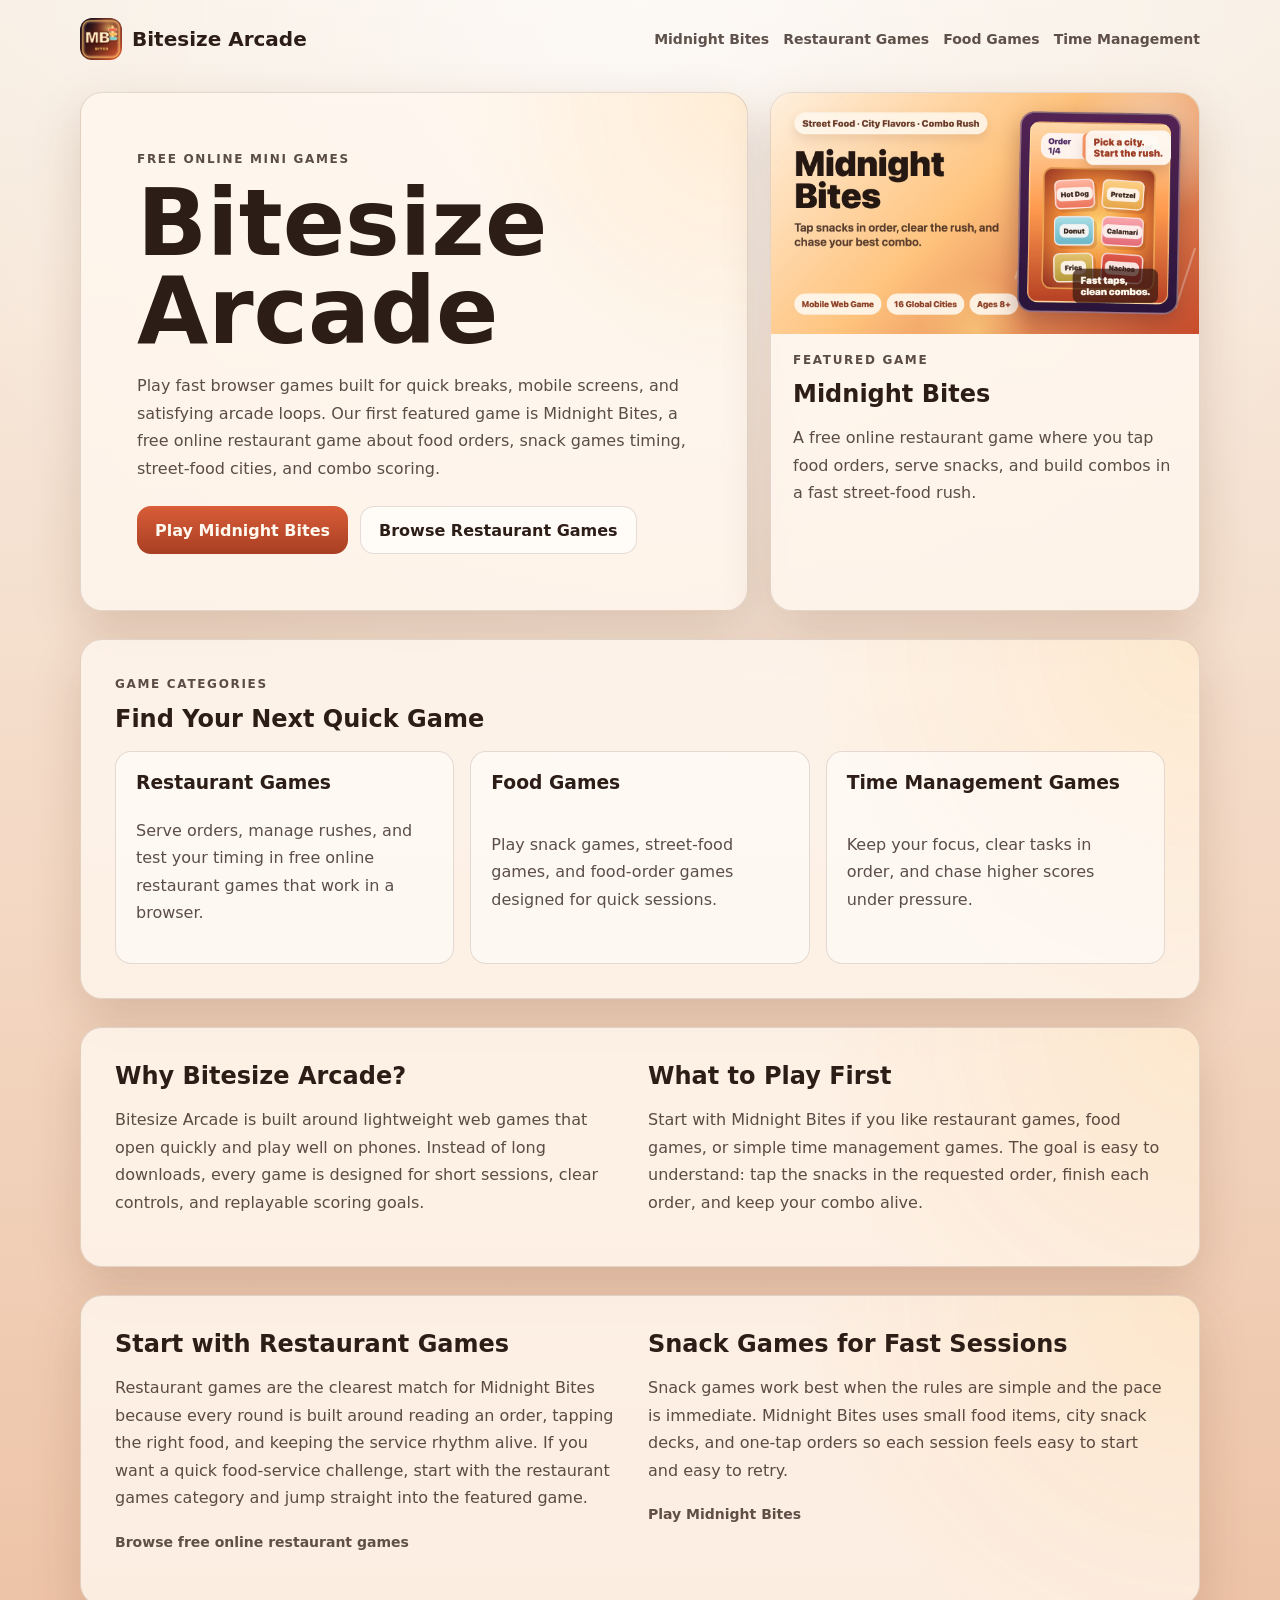
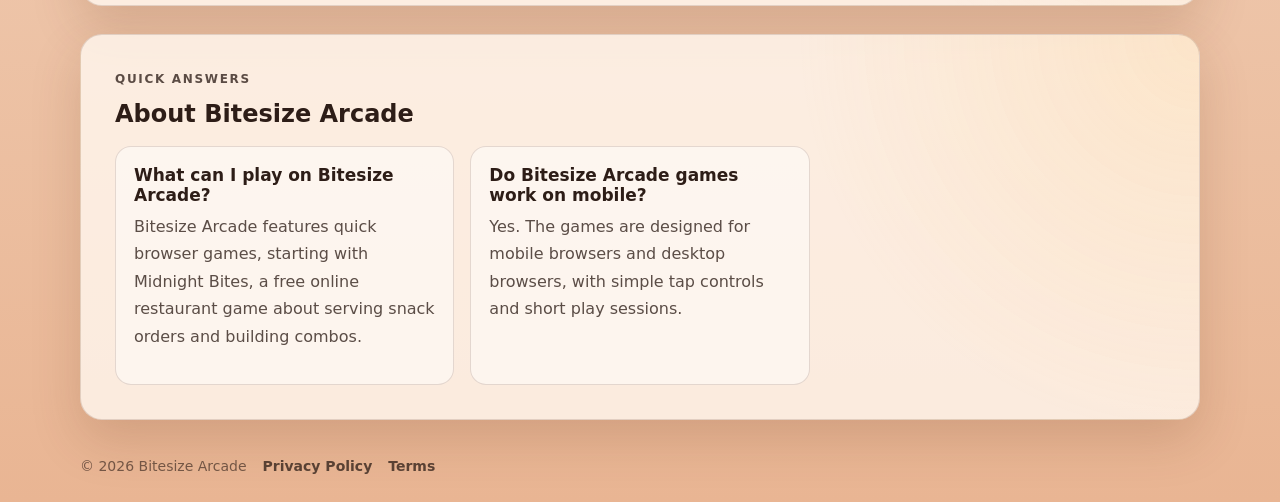
==== commit c2f91166: "Strengthen SEO content and structured data" ====
--- a/index.html
+++ b/index.html
@@ -4,6 +4,7 @@
     <meta charset="UTF-8" />
     <meta name="viewport" content="width=device-width, initial-scale=1, viewport-fit=cover" />
     <meta name="description" content="Bitesize Arcade is a home for free online mini games, including fast restaurant games, food games, and time management games you can play in your browser." />
+    <meta name="keywords" content="free online mini games, restaurant games, food games, time management games, browser games" />
     <meta name="theme-color" content="#d95d39" />
     <meta name="robots" content="index,follow" />
     <link rel="canonical" href="https://bitesizearcade.com/" />
@@ -19,7 +20,7 @@
     <meta name="twitter:title" content="Bitesize Arcade - Free Online Mini Games" />
     <meta name="twitter:description" content="Play free online mini games, restaurant games, food games, and quick arcade challenges in your browser." />
     <meta name="twitter:image" content="https://bitesizearcade.com/assets/social/share-cover.jpg" />
-    <title>Bitesize Arcade - Free Online Mini Games</title>
+    <title>Bitesize Arcade - Free Online Restaurant Games and Mini Games</title>
     <link rel="icon" type="image/png" sizes="192x192" href="./assets/icons/icon-192.png" />
     <link rel="apple-touch-icon" href="./assets/icons/icon-192.png" />
     <link rel="manifest" href="./manifest.webmanifest" />
@@ -45,6 +46,30 @@
         }
       }
     </script>
+    <script type="application/ld+json">
+      {
+        "@context": "https://schema.org",
+        "@type": "FAQPage",
+        "mainEntity": [
+          {
+            "@type": "Question",
+            "name": "What can I play on Bitesize Arcade?",
+            "acceptedAnswer": {
+              "@type": "Answer",
+              "text": "Bitesize Arcade features quick browser games, starting with Midnight Bites, a free online restaurant game about serving snack orders and building combos."
+            }
+          },
+          {
+            "@type": "Question",
+            "name": "Do Bitesize Arcade games work on mobile?",
+            "acceptedAnswer": {
+              "@type": "Answer",
+              "text": "Yes. The games are designed for mobile browsers and desktop browsers, with simple tap controls and short play sessions."
+            }
+          }
+        ]
+      }
+    </script>
   </head>
   <body class="site-page">
     <header class="site-header">
@@ -67,8 +92,8 @@
           <h1>Bitesize Arcade</h1>
           <p>
             Play fast browser games built for quick breaks, mobile screens, and satisfying arcade loops.
-            Our first featured game is Midnight Bites, a restaurant game about food orders, street-food
-            cities, and combo scoring.
+            Our first featured game is Midnight Bites, a free online restaurant game about food orders,
+            snack games timing, street-food cities, and combo scoring.
           </p>
           <div class="site-actions">
             <a class="site-primary-link" href="./midnight-bites/">Play Midnight Bites</a>
@@ -93,11 +118,11 @@
         <div class="category-grid">
           <a class="category-card" href="./restaurant-games/">
             <h3>Restaurant Games</h3>
-            <p>Serve orders, manage rushes, and test your timing in food-service challenges.</p>
+            <p>Serve orders, manage rushes, and test your timing in free online restaurant games that work in a browser.</p>
           </a>
           <a class="category-card" href="./food-games/">
             <h3>Food Games</h3>
-            <p>Play snack, cooking, street-food, and food-order games designed for quick sessions.</p>
+            <p>Play snack games, street-food games, and food-order games designed for quick sessions.</p>
           </a>
           <a class="category-card" href="./time-management-games/">
             <h3>Time Management Games</h3>
@@ -124,6 +149,43 @@
           </p>
         </div>
       </section>
+
+      <section class="site-section editorial-section">
+        <div>
+          <h2>Start with Restaurant Games</h2>
+          <p>
+            Restaurant games are the clearest match for Midnight Bites because every round is built around reading an order,
+            tapping the right food, and keeping the service rhythm alive. If you want a quick food-service challenge, start with
+            the restaurant games category and jump straight into the featured game.
+          </p>
+          <p><a class="text-link" href="./restaurant-games/">Browse free online restaurant games</a></p>
+        </div>
+        <div>
+          <h2>Snack Games for Fast Sessions</h2>
+          <p>
+            Snack games work best when the rules are simple and the pace is immediate. Midnight Bites uses small food items,
+            city snack decks, and one-tap orders so each session feels easy to start and easy to retry.
+          </p>
+          <p><a class="text-link" href="./midnight-bites/">Play Midnight Bites</a></p>
+        </div>
+      </section>
+
+      <section class="site-section faq-section">
+        <div class="section-head">
+          <p class="site-kicker">Quick Answers</p>
+          <h2>About Bitesize Arcade</h2>
+        </div>
+        <div class="faq-list">
+          <div>
+            <h3>What can I play on Bitesize Arcade?</h3>
+            <p>Bitesize Arcade features quick browser games, starting with Midnight Bites, a free online restaurant game about serving snack orders and building combos.</p>
+          </div>
+          <div>
+            <h3>Do Bitesize Arcade games work on mobile?</h3>
+            <p>Yes. The games are designed for mobile browsers and desktop browsers, with simple tap controls and short play sessions.</p>
+          </div>
+        </div>
+      </section>
     </main>
 
     <footer class="site-footer">
--- a/site.css
+++ b/site.css
@@ -43,7 +43,8 @@
 }
 
 .site-nav a,
-.site-footer a {
+.site-footer a,
+.text-link {
   color: rgba(45, 29, 23, 0.76);
   font-size: 14px;
   font-weight: 800;
@@ -166,7 +167,8 @@
 }
 
 .category-grid,
-.editorial-section {
+.editorial-section,
+.faq-list {
   display: grid;
   grid-template-columns: repeat(3, minmax(0, 1fr));
   gap: 16px;
@@ -174,6 +176,10 @@
 
 .editorial-section {
   grid-template-columns: repeat(2, minmax(0, 1fr));
+}
+
+.faq-list {
+  grid-template-columns: repeat(3, minmax(0, 1fr));
 }
 
 .category-card {
@@ -186,6 +192,28 @@
   color: var(--ink);
   background: rgba(255, 255, 255, 0.52);
   text-decoration: none;
+}
+
+.long-copy {
+  max-width: 860px;
+}
+
+.faq-list div {
+  padding: 18px;
+  border: 1px solid var(--line);
+  border-radius: 16px;
+  background: rgba(255, 255, 255, 0.48);
+}
+
+.faq-list h3,
+.game-seo-block h3 {
+  margin: 0 0 8px;
+  font-size: 17px;
+}
+
+.faq-list p,
+.game-seo-block h3 + p {
+  margin-top: 0;
 }
 
 .category-hero .site-hero-copy {
@@ -213,7 +241,8 @@
 
   .site-hero,
   .category-grid,
-  .editorial-section {
+  .editorial-section,
+  .faq-list {
     grid-template-columns: 1fr;
   }
 
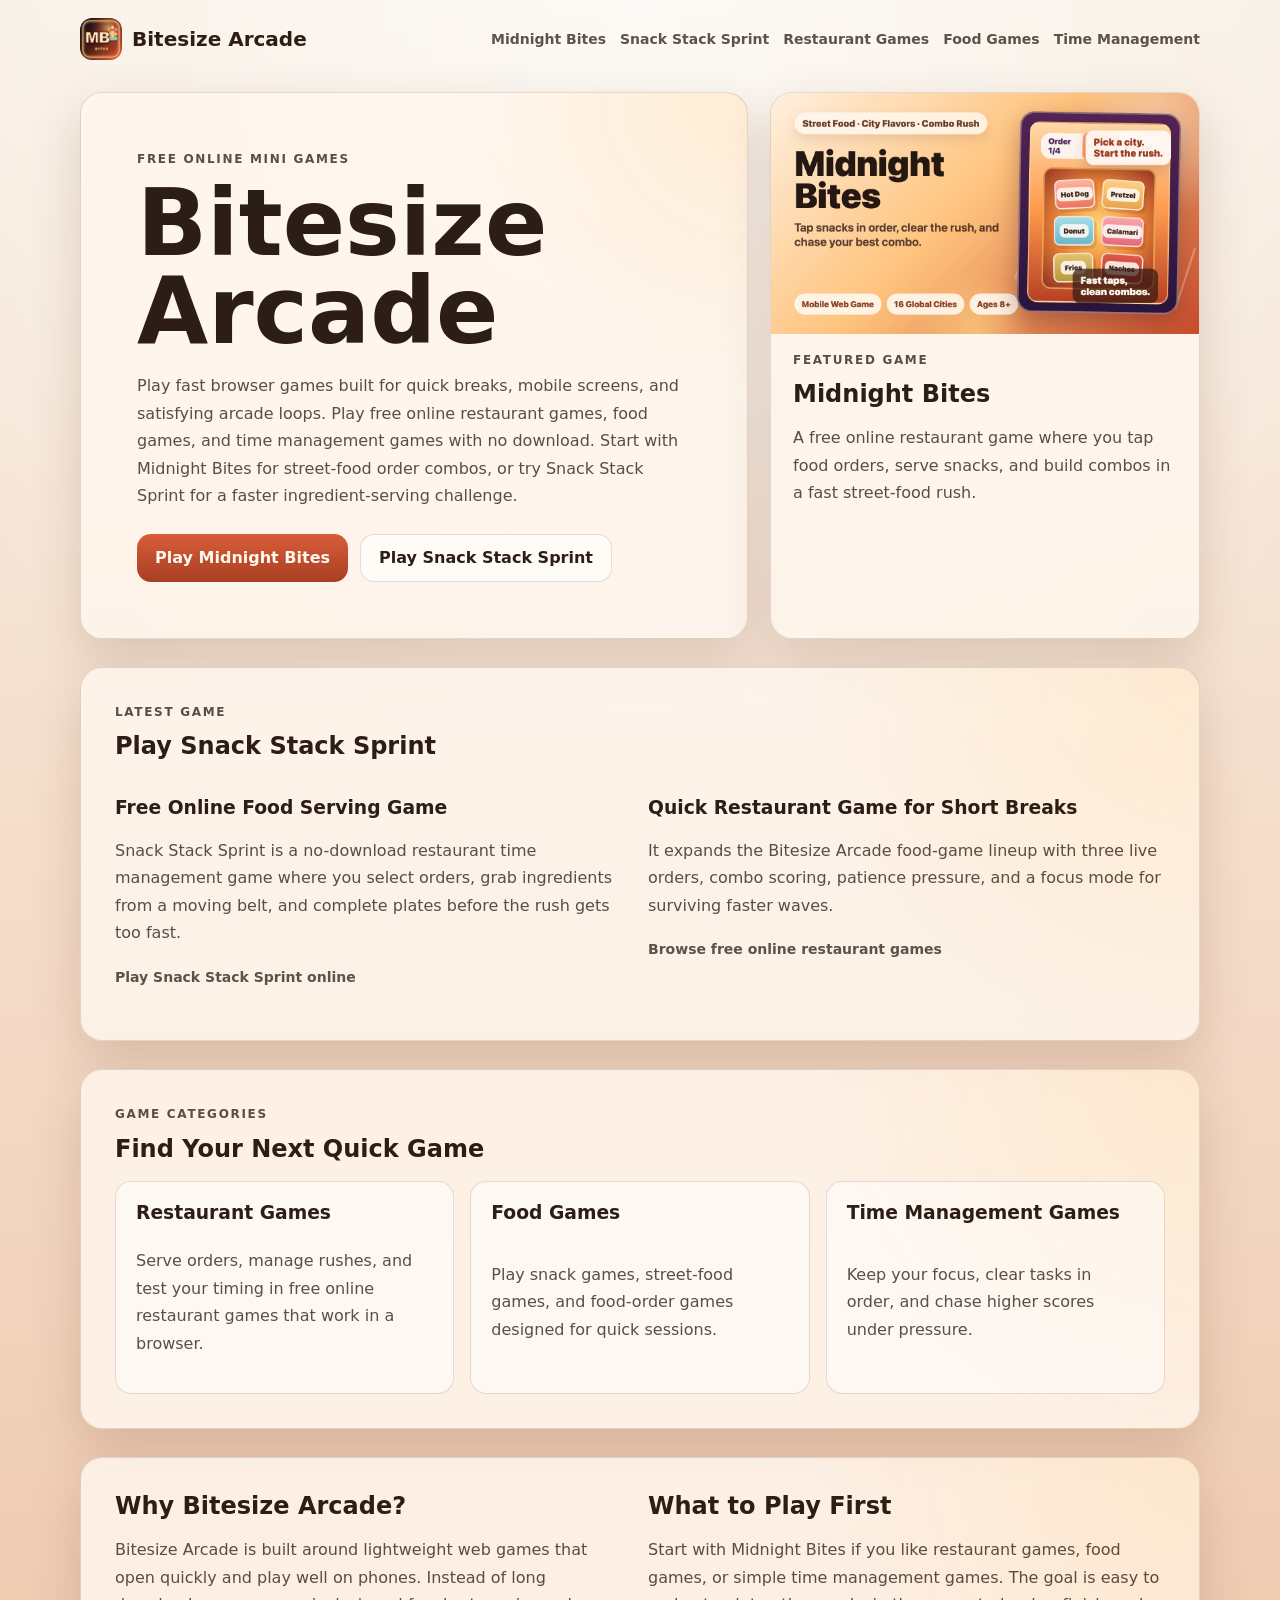
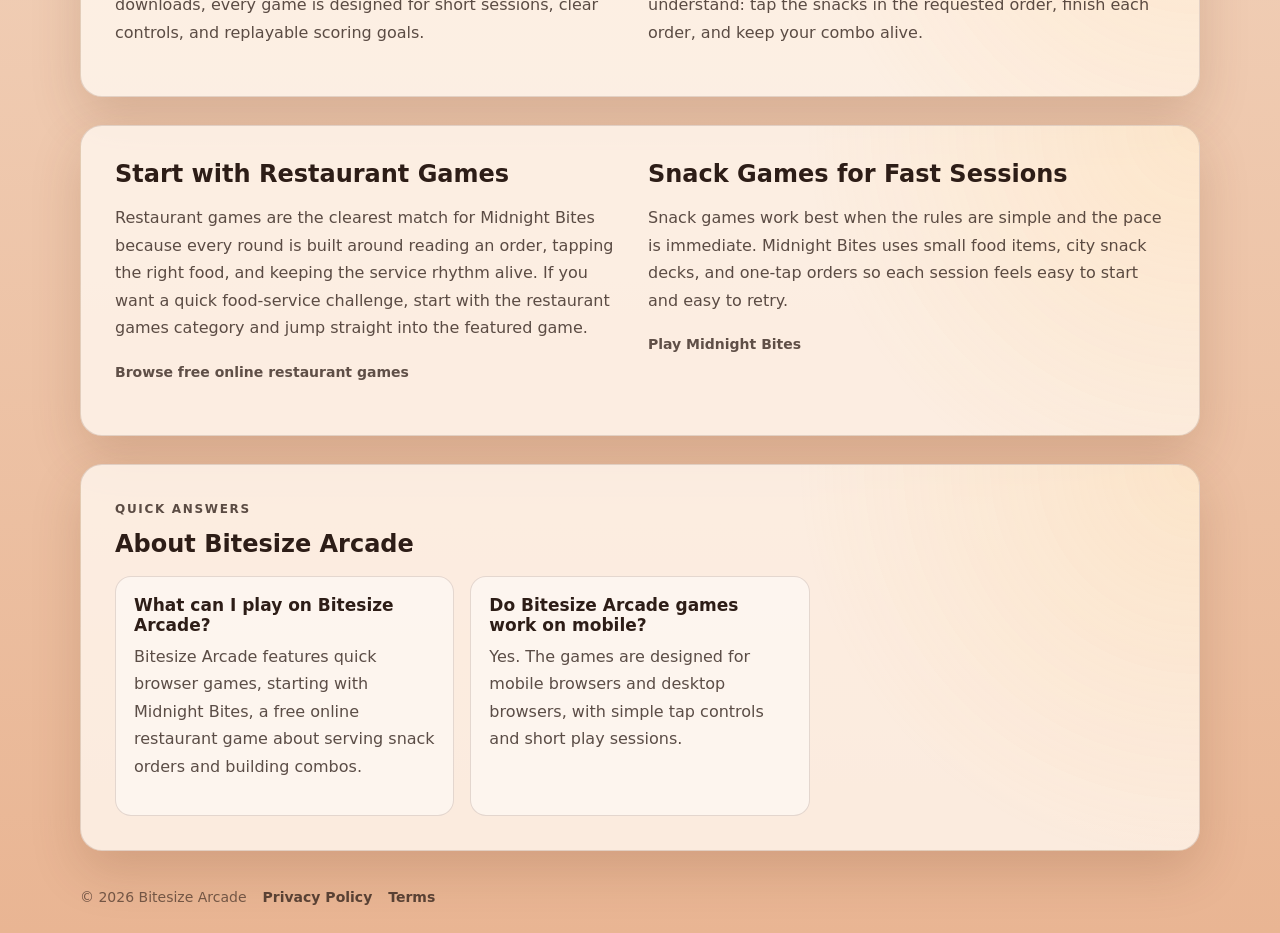
==== commit 09e77fbe: "Add Snack Stack Sprint and strengthen SEO" ====
--- a/index.html
+++ b/index.html
@@ -3,13 +3,13 @@
   <head>
     <meta charset="UTF-8" />
     <meta name="viewport" content="width=device-width, initial-scale=1, viewport-fit=cover" />
-    <meta name="description" content="Bitesize Arcade is a home for free online mini games, including fast restaurant games, food games, and time management games you can play in your browser." />
-    <meta name="keywords" content="free online mini games, restaurant games, food games, time management games, browser games" />
+    <meta name="description" content="Bitesize Arcade is a home for free online mini games, including no-download restaurant games, food games, snack games, and time management games you can play in your browser." />
+    <meta name="keywords" content="free online mini games, restaurant games, food games, snack games, time management games, no download browser games" />
     <meta name="theme-color" content="#d95d39" />
     <meta name="robots" content="index,follow" />
     <link rel="canonical" href="https://bitesizearcade.com/" />
     <meta property="og:title" content="Bitesize Arcade - Free Online Mini Games" />
-    <meta property="og:description" content="Play free online mini games, starting with Midnight Bites, a fast restaurant game about food orders and combo scoring." />
+    <meta property="og:description" content="Play free online mini games, including Midnight Bites and Snack Stack Sprint, two quick browser restaurant games about orders, food, and combo scoring." />
     <meta property="og:url" content="https://bitesizearcade.com/" />
     <meta property="og:site_name" content="Bitesize Arcade" />
     <meta property="og:image" content="https://bitesizearcade.com/assets/social/share-cover.jpg" />
@@ -18,9 +18,9 @@
     <meta property="og:type" content="website" />
     <meta name="twitter:card" content="summary_large_image" />
     <meta name="twitter:title" content="Bitesize Arcade - Free Online Mini Games" />
-    <meta name="twitter:description" content="Play free online mini games, restaurant games, food games, and quick arcade challenges in your browser." />
+    <meta name="twitter:description" content="Play free online mini games, restaurant games, food games, and quick no-download arcade challenges in your browser." />
     <meta name="twitter:image" content="https://bitesizearcade.com/assets/social/share-cover.jpg" />
-    <title>Bitesize Arcade - Free Online Restaurant Games and Mini Games</title>
+    <title>Bitesize Arcade - Free Online Restaurant, Food, and Time Management Games</title>
     <link rel="icon" type="image/png" sizes="192x192" href="./assets/icons/icon-192.png" />
     <link rel="apple-touch-icon" href="./assets/icons/icon-192.png" />
     <link rel="manifest" href="./manifest.webmanifest" />
@@ -39,7 +39,7 @@
         "@type": "WebSite",
         "name": "Bitesize Arcade",
         "url": "https://bitesizearcade.com/",
-        "description": "Free online mini games, restaurant games, food games, and quick arcade games for mobile and desktop browsers.",
+        "description": "Free online mini games, restaurant games, food games, snack games, time management games, and quick arcade games for mobile and desktop browsers.",
         "publisher": {
           "@type": "Organization",
           "name": "Bitesize Arcade"
@@ -79,6 +79,7 @@
       </a>
       <nav class="site-nav" aria-label="Primary navigation">
         <a href="./midnight-bites/">Midnight Bites</a>
+        <a href="./games/snack-stack-sprint/">Snack Stack Sprint</a>
         <a href="./restaurant-games/">Restaurant Games</a>
         <a href="./food-games/">Food Games</a>
         <a href="./time-management-games/">Time Management</a>
@@ -92,12 +93,12 @@
           <h1>Bitesize Arcade</h1>
           <p>
             Play fast browser games built for quick breaks, mobile screens, and satisfying arcade loops.
-            Our first featured game is Midnight Bites, a free online restaurant game about food orders,
-            snack games timing, street-food cities, and combo scoring.
+            Play free online restaurant games, food games, and time management games with no download.
+            Start with Midnight Bites for street-food order combos, or try Snack Stack Sprint for a faster ingredient-serving challenge.
           </p>
           <div class="site-actions">
             <a class="site-primary-link" href="./midnight-bites/">Play Midnight Bites</a>
-            <a class="site-secondary-link" href="./restaurant-games/">Browse Restaurant Games</a>
+            <a class="site-secondary-link" href="./games/snack-stack-sprint/">Play Snack Stack Sprint</a>
           </div>
         </div>
         <a class="featured-game" href="./midnight-bites/" aria-label="Play Midnight Bites">
@@ -108,6 +109,31 @@
             <p>A free online restaurant game where you tap food orders, serve snacks, and build combos in a fast street-food rush.</p>
           </div>
         </a>
+      </section>
+
+      <section class="site-section">
+        <div class="section-head">
+          <p class="site-kicker">Latest Game</p>
+          <h2>Play Snack Stack Sprint</h2>
+        </div>
+        <div class="editorial-section">
+          <div>
+            <h3>Free Online Food Serving Game</h3>
+            <p>
+              Snack Stack Sprint is a no-download restaurant time management game where you select orders,
+              grab ingredients from a moving belt, and complete plates before the rush gets too fast.
+            </p>
+            <p><a class="text-link" href="./games/snack-stack-sprint/">Play Snack Stack Sprint online</a></p>
+          </div>
+          <div>
+            <h3>Quick Restaurant Game for Short Breaks</h3>
+            <p>
+              It expands the Bitesize Arcade food-game lineup with three live orders, combo scoring,
+              patience pressure, and a focus mode for surviving faster waves.
+            </p>
+            <p><a class="text-link" href="./restaurant-games/">Browse free online restaurant games</a></p>
+          </div>
+        </div>
       </section>
 
       <section class="site-section">
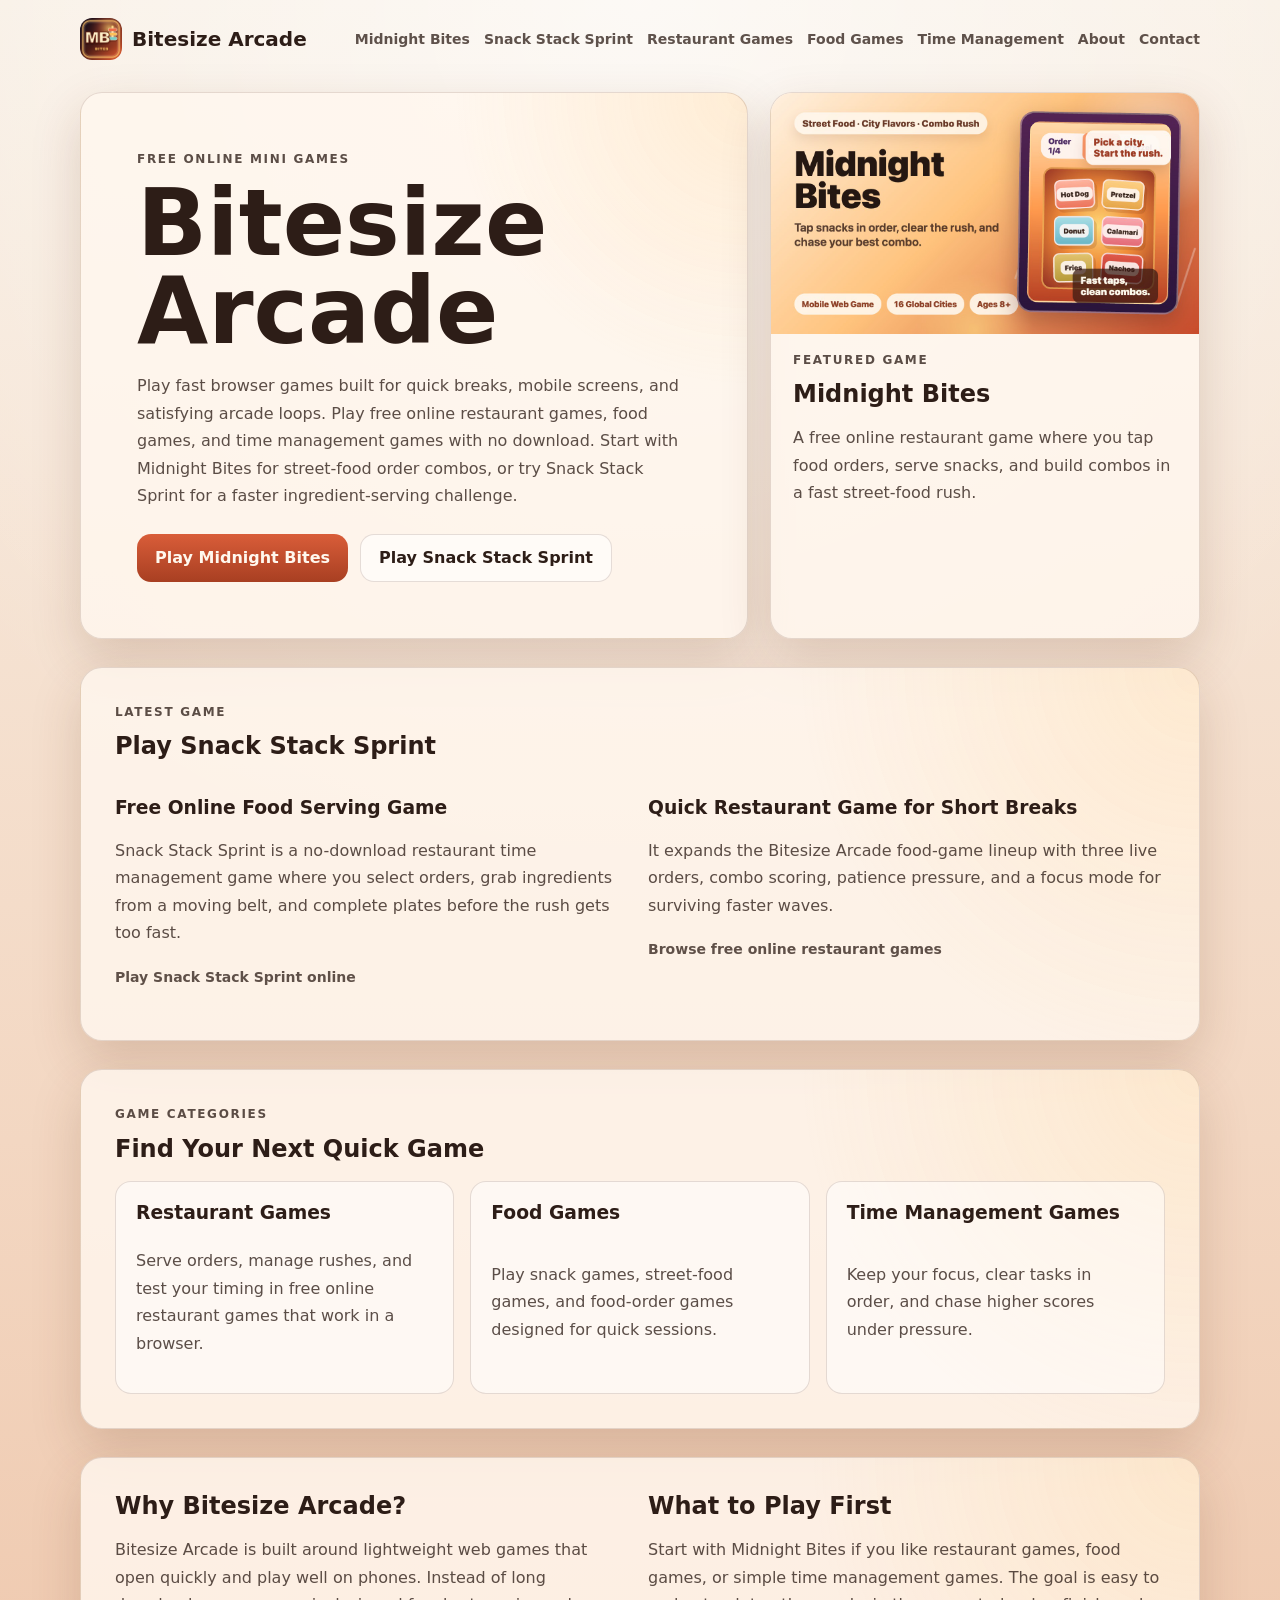
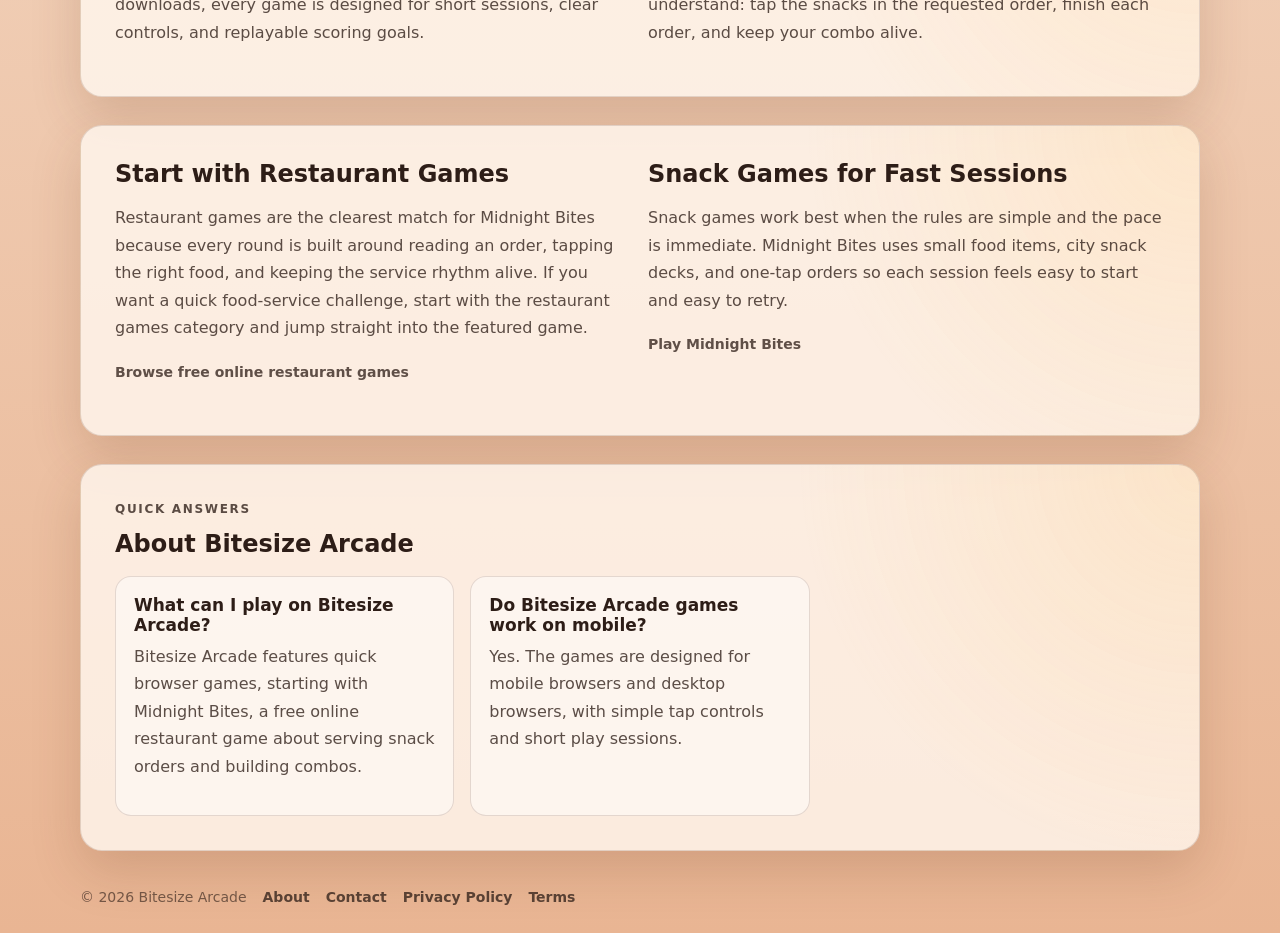
==== commit bd2ee81a: "Prepare site for AdSense review" ====
--- a/index.html
+++ b/index.html
@@ -83,6 +83,8 @@
         <a href="./restaurant-games/">Restaurant Games</a>
         <a href="./food-games/">Food Games</a>
         <a href="./time-management-games/">Time Management</a>
+        <a href="./about/">About</a>
+        <a href="./contact/">Contact</a>
       </nav>
     </header>
 
@@ -216,6 +218,8 @@
 
     <footer class="site-footer">
       <span>© 2026 Bitesize Arcade</span>
+      <a href="./about/">About</a>
+      <a href="./contact/">Contact</a>
       <a href="./docs/privacy.html">Privacy Policy</a>
       <a href="./docs/terms.html">Terms</a>
     </footer>
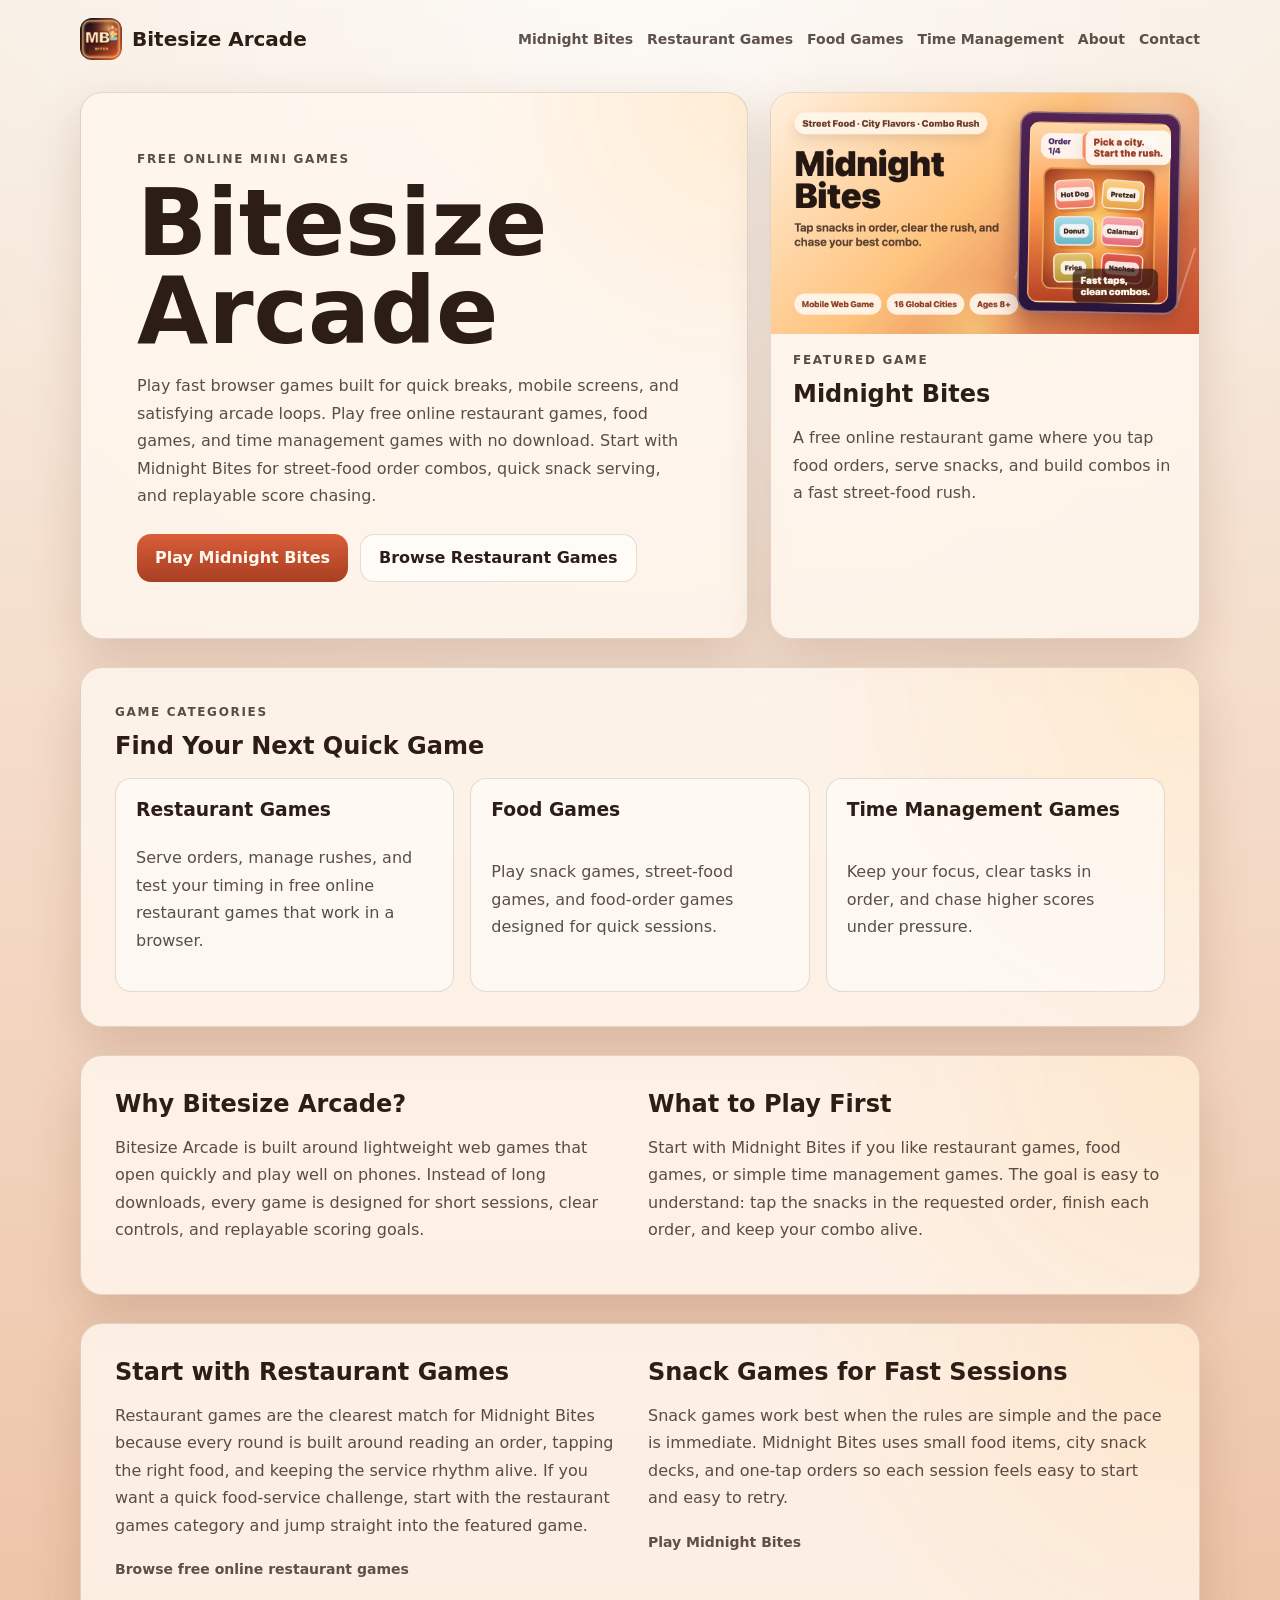
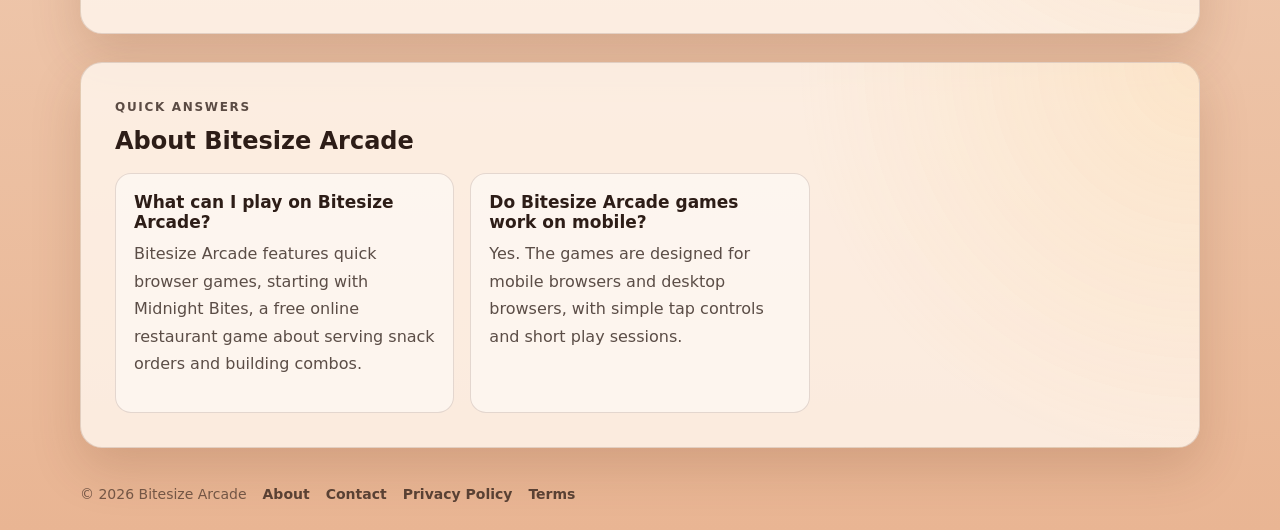
==== commit 8f64ab6b: "Remove Snack Stack Sprint game" ====
--- a/index.html
+++ b/index.html
@@ -9,7 +9,7 @@
     <meta name="robots" content="index,follow" />
     <link rel="canonical" href="https://bitesizearcade.com/" />
     <meta property="og:title" content="Bitesize Arcade - Free Online Mini Games" />
-    <meta property="og:description" content="Play free online mini games, including Midnight Bites and Snack Stack Sprint, two quick browser restaurant games about orders, food, and combo scoring." />
+    <meta property="og:description" content="Play free online mini games, including Midnight Bites, a quick browser restaurant game about orders, food, and combo scoring." />
     <meta property="og:url" content="https://bitesizearcade.com/" />
     <meta property="og:site_name" content="Bitesize Arcade" />
     <meta property="og:image" content="https://bitesizearcade.com/assets/social/share-cover.jpg" />
@@ -79,7 +79,6 @@
       </a>
       <nav class="site-nav" aria-label="Primary navigation">
         <a href="./midnight-bites/">Midnight Bites</a>
-        <a href="./games/snack-stack-sprint/">Snack Stack Sprint</a>
         <a href="./restaurant-games/">Restaurant Games</a>
         <a href="./food-games/">Food Games</a>
         <a href="./time-management-games/">Time Management</a>
@@ -96,11 +95,11 @@
           <p>
             Play fast browser games built for quick breaks, mobile screens, and satisfying arcade loops.
             Play free online restaurant games, food games, and time management games with no download.
-            Start with Midnight Bites for street-food order combos, or try Snack Stack Sprint for a faster ingredient-serving challenge.
+            Start with Midnight Bites for street-food order combos, quick snack serving, and replayable score chasing.
           </p>
           <div class="site-actions">
             <a class="site-primary-link" href="./midnight-bites/">Play Midnight Bites</a>
-            <a class="site-secondary-link" href="./games/snack-stack-sprint/">Play Snack Stack Sprint</a>
+            <a class="site-secondary-link" href="./restaurant-games/">Browse Restaurant Games</a>
           </div>
         </div>
         <a class="featured-game" href="./midnight-bites/" aria-label="Play Midnight Bites">
@@ -111,31 +110,6 @@
             <p>A free online restaurant game where you tap food orders, serve snacks, and build combos in a fast street-food rush.</p>
           </div>
         </a>
-      </section>
-
-      <section class="site-section">
-        <div class="section-head">
-          <p class="site-kicker">Latest Game</p>
-          <h2>Play Snack Stack Sprint</h2>
-        </div>
-        <div class="editorial-section">
-          <div>
-            <h3>Free Online Food Serving Game</h3>
-            <p>
-              Snack Stack Sprint is a no-download restaurant time management game where you select orders,
-              grab ingredients from a moving belt, and complete plates before the rush gets too fast.
-            </p>
-            <p><a class="text-link" href="./games/snack-stack-sprint/">Play Snack Stack Sprint online</a></p>
-          </div>
-          <div>
-            <h3>Quick Restaurant Game for Short Breaks</h3>
-            <p>
-              It expands the Bitesize Arcade food-game lineup with three live orders, combo scoring,
-              patience pressure, and a focus mode for surviving faster waves.
-            </p>
-            <p><a class="text-link" href="./restaurant-games/">Browse free online restaurant games</a></p>
-          </div>
-        </div>
       </section>
 
       <section class="site-section">
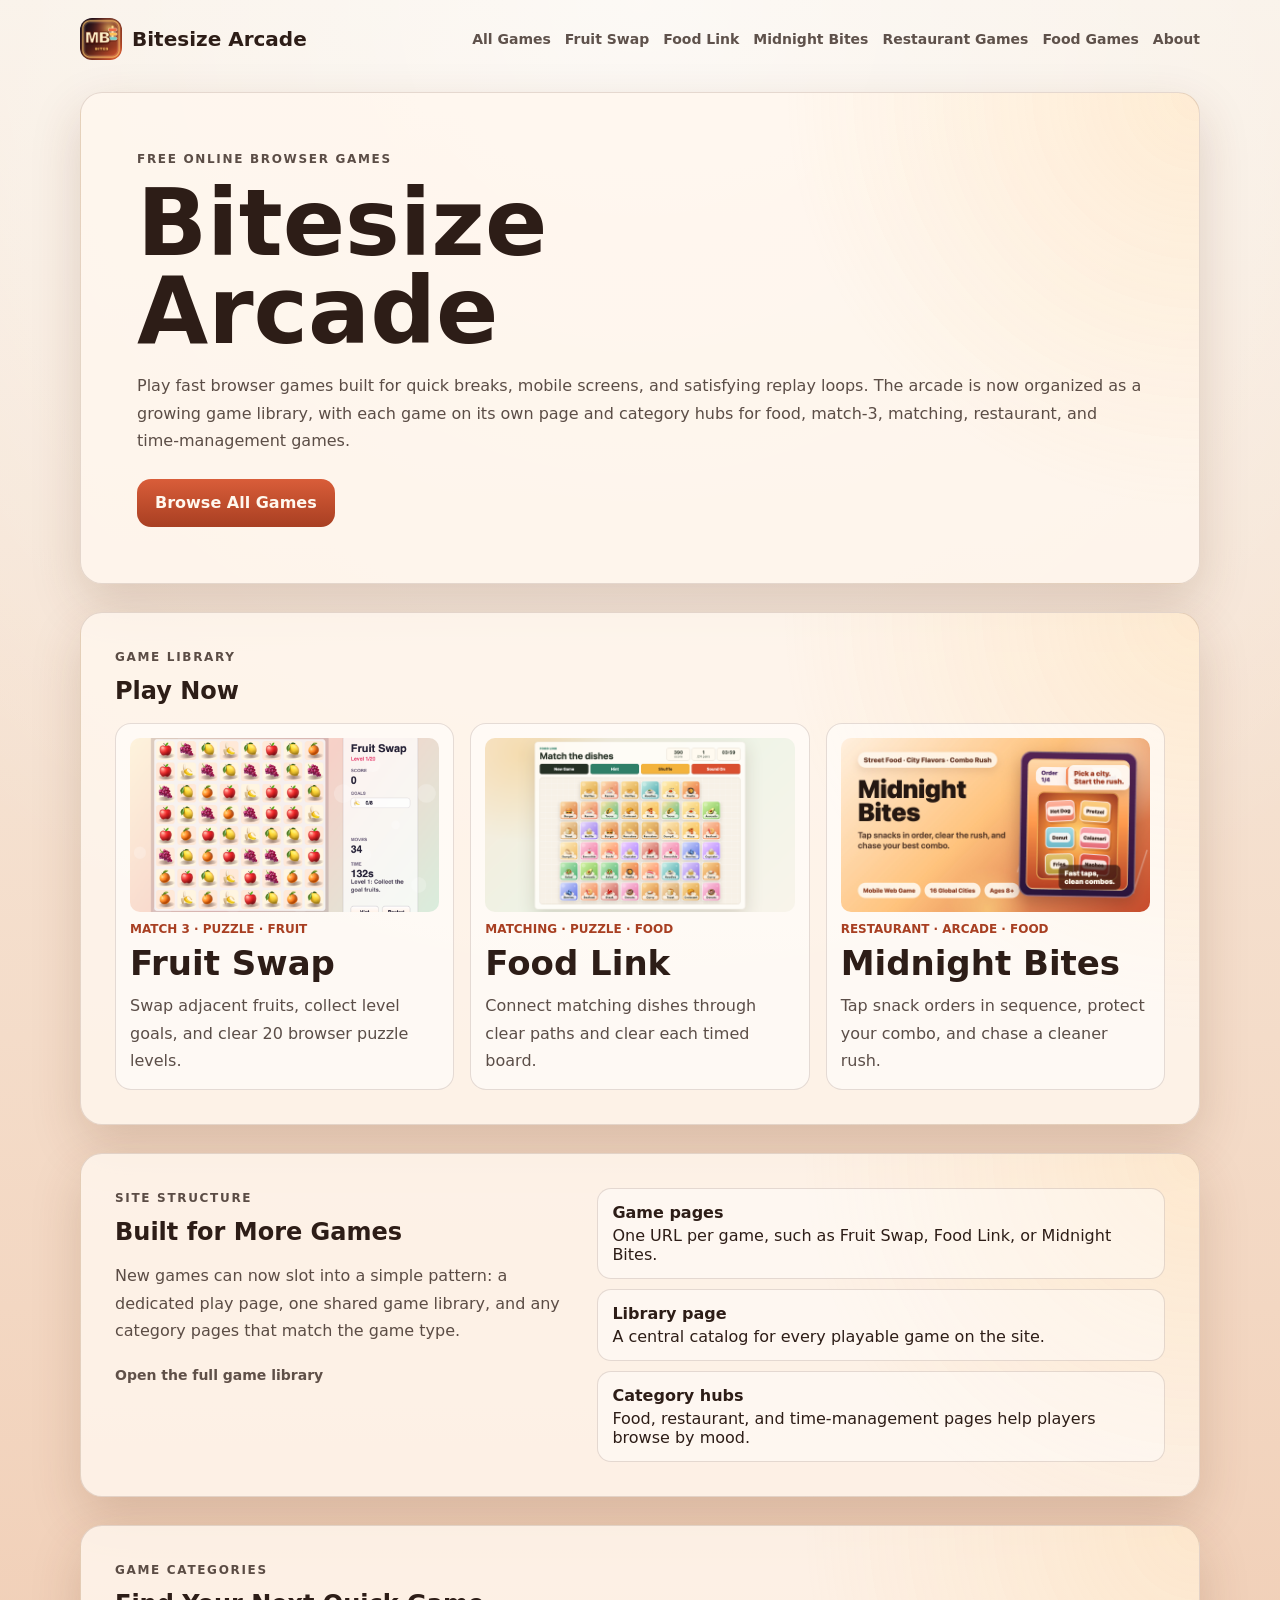
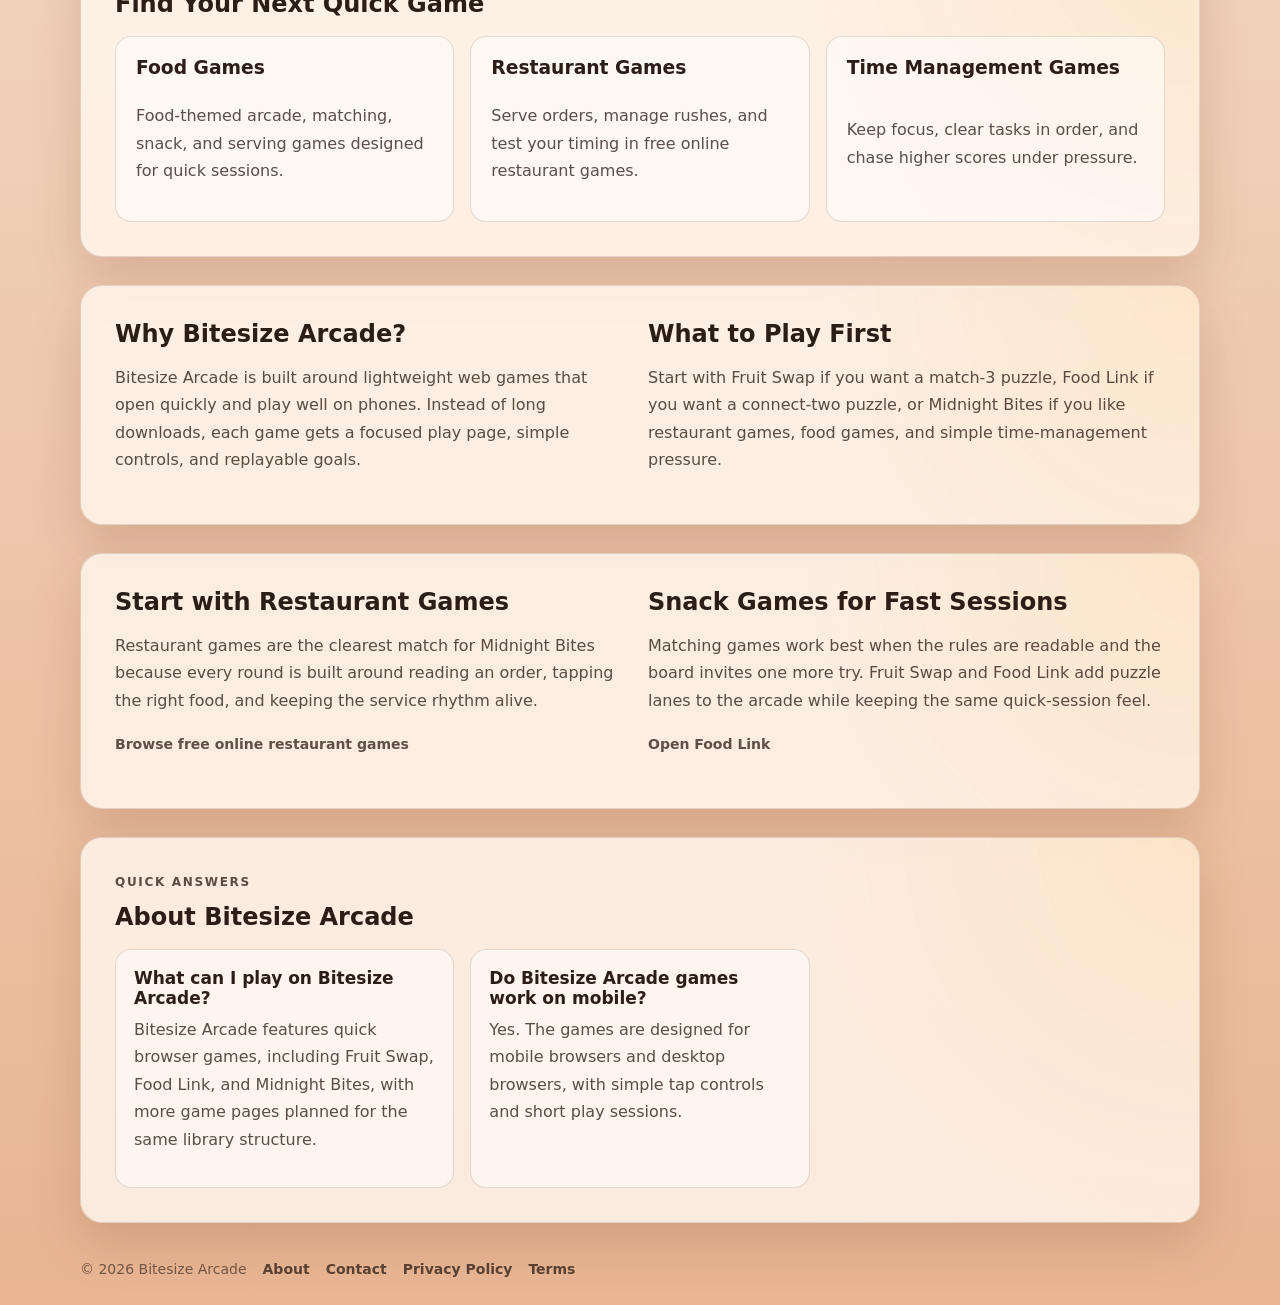
==== commit 61ef0e10: "Add game library and new puzzle games" ====
--- a/index.html
+++ b/index.html
@@ -3,13 +3,13 @@
   <head>
     <meta charset="UTF-8" />
     <meta name="viewport" content="width=device-width, initial-scale=1, viewport-fit=cover" />
-    <meta name="description" content="Bitesize Arcade is a home for free online mini games, including no-download restaurant games, food games, snack games, and time management games you can play in your browser." />
-    <meta name="keywords" content="free online mini games, restaurant games, food games, snack games, time management games, no download browser games" />
+    <meta name="description" content="Bitesize Arcade is a growing library of free online mini games, including food games, match 3 games, restaurant games, matching games, and no-download browser games." />
+    <meta name="keywords" content="free online mini games, browser games, food games, match 3 games, matching games, restaurant games, time management games, no download games" />
     <meta name="theme-color" content="#d95d39" />
     <meta name="robots" content="index,follow" />
     <link rel="canonical" href="https://bitesizearcade.com/" />
     <meta property="og:title" content="Bitesize Arcade - Free Online Mini Games" />
-    <meta property="og:description" content="Play free online mini games, including Midnight Bites, a quick browser restaurant game about orders, food, and combo scoring." />
+    <meta property="og:description" content="Play free online mini games, including Fruit Swap, Food Link, and Midnight Bites, with no download required." />
     <meta property="og:url" content="https://bitesizearcade.com/" />
     <meta property="og:site_name" content="Bitesize Arcade" />
     <meta property="og:image" content="https://bitesizearcade.com/assets/social/share-cover.jpg" />
@@ -18,14 +18,14 @@
     <meta property="og:type" content="website" />
     <meta name="twitter:card" content="summary_large_image" />
     <meta name="twitter:title" content="Bitesize Arcade - Free Online Mini Games" />
-    <meta name="twitter:description" content="Play free online mini games, restaurant games, food games, and quick no-download arcade challenges in your browser." />
+    <meta name="twitter:description" content="Play free online food, matching, restaurant, and arcade games in your browser." />
     <meta name="twitter:image" content="https://bitesizearcade.com/assets/social/share-cover.jpg" />
-    <title>Bitesize Arcade - Free Online Restaurant, Food, and Time Management Games</title>
+    <title>Bitesize Arcade - Free Online Food, Matching, and Browser Games</title>
     <link rel="icon" type="image/png" sizes="192x192" href="./assets/icons/icon-192.png" />
     <link rel="apple-touch-icon" href="./assets/icons/icon-192.png" />
     <link rel="manifest" href="./manifest.webmanifest" />
     <link rel="stylesheet" href="./styles.css?v=20260506arcade" />
-    <link rel="stylesheet" href="./site.css?v=20260506arcade" />
+    <link rel="stylesheet" href="./site.css?v=20260514library" />
     <script async src="https://www.googletagmanager.com/gtag/js?id=G-W35TK7R6VX"></script>
     <script>
       window.dataLayer = window.dataLayer || [];
@@ -39,7 +39,7 @@
         "@type": "WebSite",
         "name": "Bitesize Arcade",
         "url": "https://bitesizearcade.com/",
-        "description": "Free online mini games, restaurant games, food games, snack games, time management games, and quick arcade games for mobile and desktop browsers.",
+        "description": "Free online mini games, match 3 games, matching games, restaurant games, food games, snack games, time management games, and quick arcade games for mobile and desktop browsers.",
         "publisher": {
           "@type": "Organization",
           "name": "Bitesize Arcade"
@@ -56,7 +56,7 @@
             "name": "What can I play on Bitesize Arcade?",
             "acceptedAnswer": {
               "@type": "Answer",
-              "text": "Bitesize Arcade features quick browser games, starting with Midnight Bites, a free online restaurant game about serving snack orders and building combos."
+              "text": "Bitesize Arcade features quick browser games, including Fruit Swap, a match-3 fruit game, Food Link, a food matching puzzle game, and Midnight Bites, a restaurant game about serving snack orders and building combos."
             }
           },
           {
@@ -78,38 +78,83 @@
         <span>Bitesize Arcade</span>
       </a>
       <nav class="site-nav" aria-label="Primary navigation">
+        <a href="./games/">All Games</a>
+        <a href="./fruit-swap/">Fruit Swap</a>
+        <a href="./food-link/">Food Link</a>
         <a href="./midnight-bites/">Midnight Bites</a>
         <a href="./restaurant-games/">Restaurant Games</a>
         <a href="./food-games/">Food Games</a>
-        <a href="./time-management-games/">Time Management</a>
         <a href="./about/">About</a>
-        <a href="./contact/">Contact</a>
       </nav>
     </header>
 
     <main class="site-main">
-      <section class="site-hero">
+      <section class="site-hero site-hero-library">
         <div class="site-hero-copy">
-          <p class="site-kicker">Free Online Mini Games</p>
+          <p class="site-kicker">Free Online Browser Games</p>
           <h1>Bitesize Arcade</h1>
           <p>
-            Play fast browser games built for quick breaks, mobile screens, and satisfying arcade loops.
-            Play free online restaurant games, food games, and time management games with no download.
-            Start with Midnight Bites for street-food order combos, quick snack serving, and replayable score chasing.
+            Play fast browser games built for quick breaks, mobile screens, and satisfying replay loops.
+            The arcade is now organized as a growing game library, with each game on its own page and category hubs for food,
+            match-3, matching, restaurant, and time-management games.
           </p>
           <div class="site-actions">
-            <a class="site-primary-link" href="./midnight-bites/">Play Midnight Bites</a>
-            <a class="site-secondary-link" href="./restaurant-games/">Browse Restaurant Games</a>
+            <a class="site-primary-link" href="./games/">Browse All Games</a>
           </div>
         </div>
-        <a class="featured-game" href="./midnight-bites/" aria-label="Play Midnight Bites">
-          <img src="./assets/social/share-cover.jpg" alt="Midnight Bites restaurant game preview" />
-          <div>
-            <p class="site-kicker">Featured Game</p>
-            <h2>Midnight Bites</h2>
-            <p>A free online restaurant game where you tap food orders, serve snacks, and build combos in a fast street-food rush.</p>
-          </div>
-        </a>
+      </section>
+
+      <section class="site-section">
+        <div class="section-head">
+          <p class="site-kicker">Game Library</p>
+          <h2>Play Now</h2>
+        </div>
+        <div class="game-library-grid">
+          <a class="game-card" href="./fruit-swap/">
+            <img src="./assets/games/fruit-swap/cover.png" alt="Fruit Swap match 3 game" />
+            <span class="game-card-meta">Match 3 · Puzzle · Fruit</span>
+            <h3>Fruit Swap</h3>
+            <p>Swap adjacent fruits, collect level goals, and clear 20 browser puzzle levels.</p>
+          </a>
+          <a class="game-card" href="./food-link/">
+            <img src="./assets/games/food-link/cover.png" alt="Food Link game" />
+            <span class="game-card-meta">Matching · Puzzle · Food</span>
+            <h3>Food Link</h3>
+            <p>Connect matching dishes through clear paths and clear each timed board.</p>
+          </a>
+          <a class="game-card" href="./midnight-bites/">
+            <img src="./assets/social/share-cover.jpg" alt="Midnight Bites restaurant game" />
+            <span class="game-card-meta">Restaurant · Arcade · Food</span>
+            <h3>Midnight Bites</h3>
+            <p>Tap snack orders in sequence, protect your combo, and chase a cleaner rush.</p>
+          </a>
+        </div>
+      </section>
+
+      <section class="site-section site-architecture">
+        <div>
+          <p class="site-kicker">Site Structure</p>
+          <h2>Built for More Games</h2>
+          <p>
+            New games can now slot into a simple pattern: a dedicated play page, one shared game library,
+            and any category pages that match the game type.
+          </p>
+          <p><a class="text-link" href="./games/">Open the full game library</a></p>
+        </div>
+        <ul class="architecture-list">
+          <li>
+            <strong>Game pages</strong>
+            One URL per game, such as Fruit Swap, Food Link, or Midnight Bites.
+          </li>
+          <li>
+            <strong>Library page</strong>
+            A central catalog for every playable game on the site.
+          </li>
+          <li>
+            <strong>Category hubs</strong>
+            Food, restaurant, and time-management pages help players browse by mood.
+          </li>
+        </ul>
       </section>
 
       <section class="site-section">
@@ -118,17 +163,17 @@
           <h2>Find Your Next Quick Game</h2>
         </div>
         <div class="category-grid">
+          <a class="category-card" href="./food-games/">
+            <h3>Food Games</h3>
+            <p>Food-themed arcade, matching, snack, and serving games designed for quick sessions.</p>
+          </a>
           <a class="category-card" href="./restaurant-games/">
             <h3>Restaurant Games</h3>
-            <p>Serve orders, manage rushes, and test your timing in free online restaurant games that work in a browser.</p>
-          </a>
-          <a class="category-card" href="./food-games/">
-            <h3>Food Games</h3>
-            <p>Play snack games, street-food games, and food-order games designed for quick sessions.</p>
+            <p>Serve orders, manage rushes, and test your timing in free online restaurant games.</p>
           </a>
           <a class="category-card" href="./time-management-games/">
             <h3>Time Management Games</h3>
-            <p>Keep your focus, clear tasks in order, and chase higher scores under pressure.</p>
+            <p>Keep focus, clear tasks in order, and chase higher scores under pressure.</p>
           </a>
         </div>
       </section>
@@ -138,16 +183,14 @@
           <h2>Why Bitesize Arcade?</h2>
           <p>
             Bitesize Arcade is built around lightweight web games that open quickly and play well on phones.
-            Instead of long downloads, every game is designed for short sessions, clear controls, and replayable
-            scoring goals.
+            Instead of long downloads, each game gets a focused play page, simple controls, and replayable goals.
           </p>
         </div>
         <div>
           <h2>What to Play First</h2>
           <p>
-            Start with Midnight Bites if you like restaurant games, food games, or simple time management games.
-            The goal is easy to understand: tap the snacks in the requested order, finish each order, and keep
-            your combo alive.
+            Start with Fruit Swap if you want a match-3 puzzle, Food Link if you want a connect-two puzzle, or Midnight Bites if you like restaurant games,
+            food games, and simple time-management pressure.
           </p>
         </div>
       </section>
@@ -157,18 +200,17 @@
           <h2>Start with Restaurant Games</h2>
           <p>
             Restaurant games are the clearest match for Midnight Bites because every round is built around reading an order,
-            tapping the right food, and keeping the service rhythm alive. If you want a quick food-service challenge, start with
-            the restaurant games category and jump straight into the featured game.
+            tapping the right food, and keeping the service rhythm alive.
           </p>
           <p><a class="text-link" href="./restaurant-games/">Browse free online restaurant games</a></p>
         </div>
         <div>
           <h2>Snack Games for Fast Sessions</h2>
           <p>
-            Snack games work best when the rules are simple and the pace is immediate. Midnight Bites uses small food items,
-            city snack decks, and one-tap orders so each session feels easy to start and easy to retry.
-          </p>
-          <p><a class="text-link" href="./midnight-bites/">Play Midnight Bites</a></p>
+            Matching games work best when the rules are readable and the board invites one more try.
+            Fruit Swap and Food Link add puzzle lanes to the arcade while keeping the same quick-session feel.
+          </p>
+          <p><a class="text-link" href="./food-link/">Open Food Link</a></p>
         </div>
       </section>
 
@@ -180,7 +222,7 @@
         <div class="faq-list">
           <div>
             <h3>What can I play on Bitesize Arcade?</h3>
-            <p>Bitesize Arcade features quick browser games, starting with Midnight Bites, a free online restaurant game about serving snack orders and building combos.</p>
+            <p>Bitesize Arcade features quick browser games, including Fruit Swap, Food Link, and Midnight Bites, with more game pages planned for the same library structure.</p>
           </div>
           <div>
             <h3>Do Bitesize Arcade games work on mobile?</h3>
--- a/site.css
+++ b/site.css
@@ -62,6 +62,10 @@
   grid-template-columns: minmax(0, 1fr) minmax(320px, 430px);
   gap: 22px;
   align-items: stretch;
+}
+
+.site-hero-library {
+  grid-template-columns: 1fr;
 }
 
 .site-hero-copy,
@@ -167,11 +171,16 @@
 }
 
 .category-grid,
+.game-library-grid,
 .editorial-section,
 .faq-list {
   display: grid;
   grid-template-columns: repeat(3, minmax(0, 1fr));
   gap: 16px;
+}
+
+.game-library-grid {
+  grid-template-columns: repeat(3, minmax(0, 1fr));
 }
 
 .editorial-section {
@@ -192,6 +201,70 @@
   color: var(--ink);
   background: rgba(255, 255, 255, 0.52);
   text-decoration: none;
+}
+
+.game-card {
+  display: grid;
+  gap: 10px;
+  min-height: 100%;
+  padding: 14px;
+  border: 1px solid var(--line);
+  border-radius: 16px;
+  color: var(--ink);
+  background: rgba(255, 255, 255, 0.54);
+  text-decoration: none;
+}
+
+.game-card img {
+  width: 100%;
+  aspect-ratio: 16 / 9;
+  object-fit: cover;
+  border-radius: 10px;
+  background: rgba(255, 255, 255, 0.42);
+}
+
+.game-card h3,
+.game-card p {
+  margin: 0;
+}
+
+.game-card h3 {
+  font-size: clamp(24px, 3vw, 34px);
+  line-height: 1.05;
+}
+
+.game-card-meta {
+  color: var(--accent-deep);
+  font-size: 12px;
+  font-weight: 900;
+  letter-spacing: 0;
+  text-transform: uppercase;
+}
+
+.site-architecture {
+  display: grid;
+  grid-template-columns: 0.9fr 1.1fr;
+  gap: 18px;
+}
+
+.architecture-list {
+  display: grid;
+  gap: 10px;
+  margin: 0;
+  padding: 0;
+  list-style: none;
+}
+
+.architecture-list li {
+  padding: 14px;
+  border: 1px solid var(--line);
+  border-radius: 14px;
+  background: rgba(255, 255, 255, 0.44);
+}
+
+.architecture-list strong {
+  display: block;
+  margin-bottom: 4px;
 }
 
 .long-copy {
@@ -241,8 +314,10 @@
 
   .site-hero,
   .category-grid,
+  .game-library-grid,
   .editorial-section,
-  .faq-list {
+  .faq-list,
+  .site-architecture {
     grid-template-columns: 1fr;
   }
 
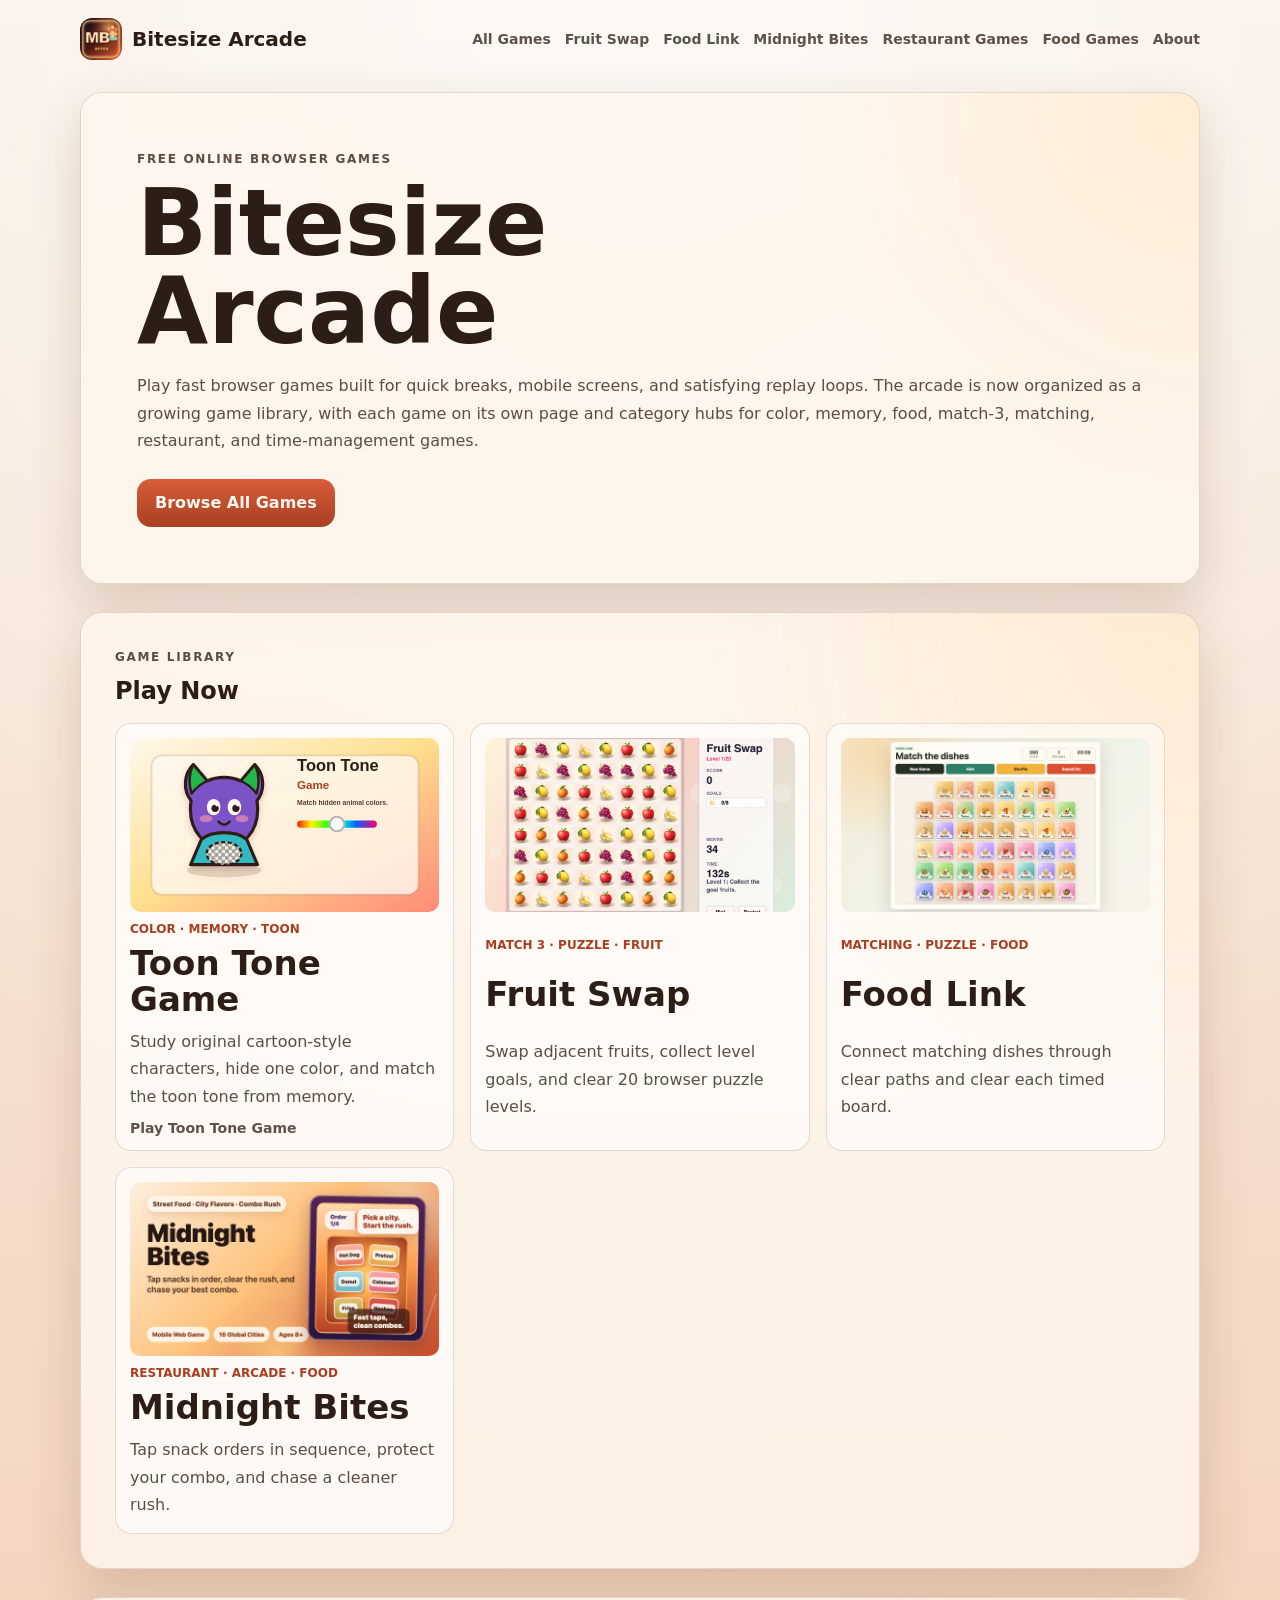
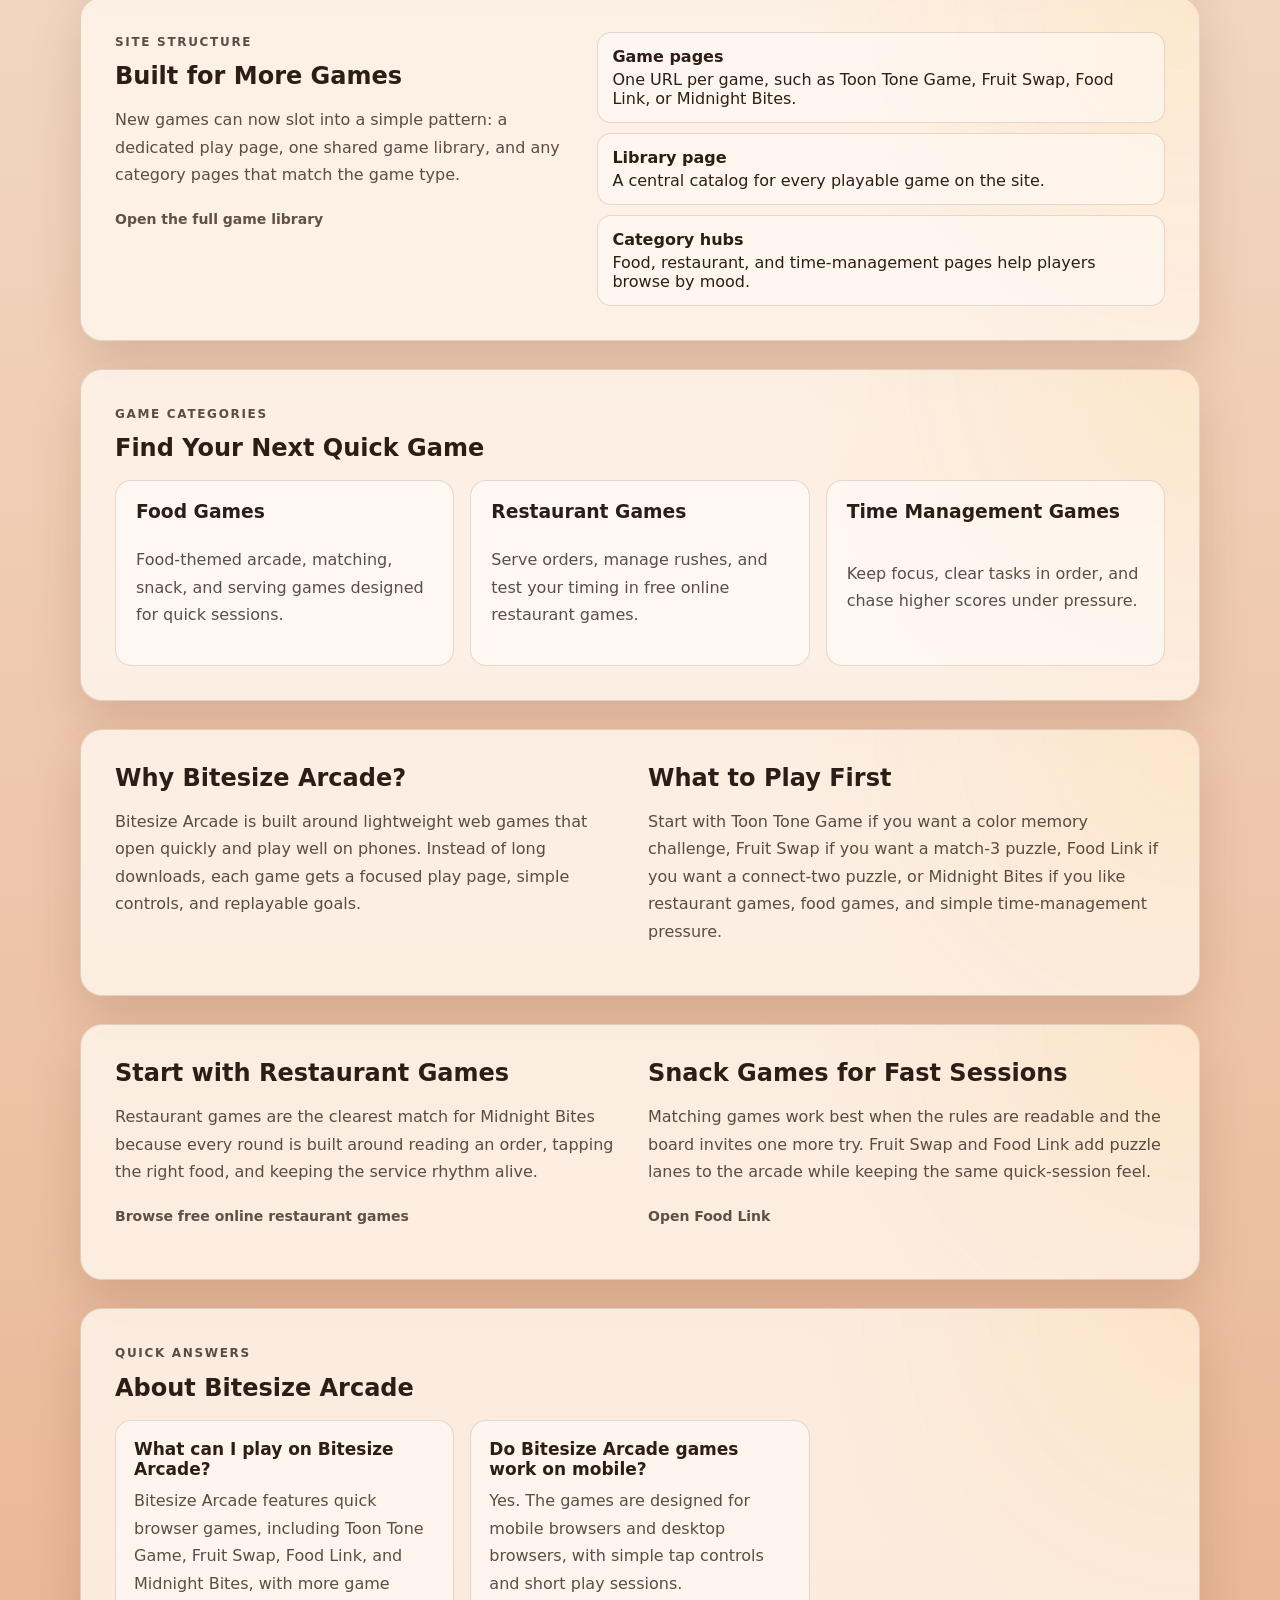
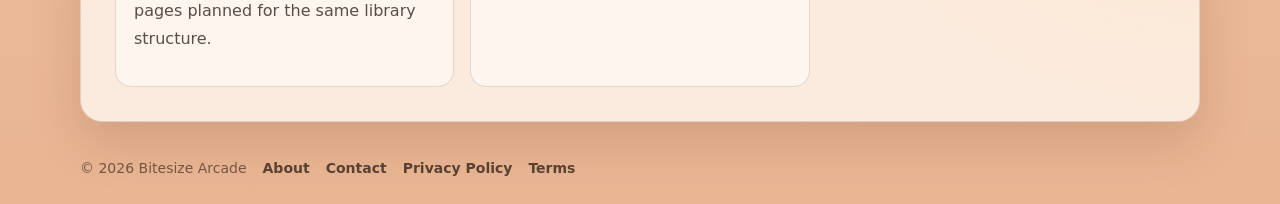
==== commit e70fc174: "Add Toon Tone Game" ====
--- a/index.html
+++ b/index.html
@@ -3,13 +3,13 @@
   <head>
     <meta charset="UTF-8" />
     <meta name="viewport" content="width=device-width, initial-scale=1, viewport-fit=cover" />
-    <meta name="description" content="Bitesize Arcade is a growing library of free online mini games, including food games, match 3 games, restaurant games, matching games, and no-download browser games." />
-    <meta name="keywords" content="free online mini games, browser games, food games, match 3 games, matching games, restaurant games, time management games, no download games" />
+    <meta name="description" content="Bitesize Arcade is a growing library of free online mini games, including color games, memory games, food games, match 3 games, restaurant games, matching games, and no-download browser games." />
+    <meta name="keywords" content="free online mini games, browser games, color games, memory games, food games, match 3 games, matching games, restaurant games, time management games, no download games" />
     <meta name="theme-color" content="#d95d39" />
     <meta name="robots" content="index,follow" />
     <link rel="canonical" href="https://bitesizearcade.com/" />
     <meta property="og:title" content="Bitesize Arcade - Free Online Mini Games" />
-    <meta property="og:description" content="Play free online mini games, including Fruit Swap, Food Link, and Midnight Bites, with no download required." />
+    <meta property="og:description" content="Play free online mini games, including Toon Tone Game, Fruit Swap, Food Link, and Midnight Bites, with no download required." />
     <meta property="og:url" content="https://bitesizearcade.com/" />
     <meta property="og:site_name" content="Bitesize Arcade" />
     <meta property="og:image" content="https://bitesizearcade.com/assets/social/share-cover.jpg" />
@@ -39,7 +39,7 @@
         "@type": "WebSite",
         "name": "Bitesize Arcade",
         "url": "https://bitesizearcade.com/",
-        "description": "Free online mini games, match 3 games, matching games, restaurant games, food games, snack games, time management games, and quick arcade games for mobile and desktop browsers.",
+        "description": "Free online mini games, color games, memory games, match 3 games, matching games, restaurant games, food games, snack games, time management games, and quick arcade games for mobile and desktop browsers.",
         "publisher": {
           "@type": "Organization",
           "name": "Bitesize Arcade"
@@ -56,7 +56,7 @@
             "name": "What can I play on Bitesize Arcade?",
             "acceptedAnswer": {
               "@type": "Answer",
-              "text": "Bitesize Arcade features quick browser games, including Fruit Swap, a match-3 fruit game, Food Link, a food matching puzzle game, and Midnight Bites, a restaurant game about serving snack orders and building combos."
+              "text": "Bitesize Arcade features quick browser games, including Toon Tone Game, a toon color memory game, Fruit Swap, a match-3 fruit game, Food Link, a food matching puzzle game, and Midnight Bites, a restaurant game about serving snack orders and building combos."
             }
           },
           {
@@ -95,8 +95,8 @@
           <h1>Bitesize Arcade</h1>
           <p>
             Play fast browser games built for quick breaks, mobile screens, and satisfying replay loops.
-            The arcade is now organized as a growing game library, with each game on its own page and category hubs for food,
-            match-3, matching, restaurant, and time-management games.
+            The arcade is now organized as a growing game library, with each game on its own page and category hubs for color,
+            memory, food, match-3, matching, restaurant, and time-management games.
           </p>
           <div class="site-actions">
             <a class="site-primary-link" href="./games/">Browse All Games</a>
@@ -110,6 +110,13 @@
           <h2>Play Now</h2>
         </div>
         <div class="game-library-grid">
+          <a class="game-card" href="./toon-tone-game/">
+            <img src="./assets/games/toon-tone-game/cover.svg" alt="Toon Tone Game color memory game" />
+            <span class="game-card-meta">Color · Memory · Toon</span>
+            <h3>Toon Tone Game</h3>
+            <p>Study original cartoon-style characters, hide one color, and match the toon tone from memory.</p>
+            <span class="text-link">Play Toon Tone Game</span>
+          </a>
           <a class="game-card" href="./fruit-swap/">
             <img src="./assets/games/fruit-swap/cover.png" alt="Fruit Swap match 3 game" />
             <span class="game-card-meta">Match 3 · Puzzle · Fruit</span>
@@ -144,7 +151,7 @@
         <ul class="architecture-list">
           <li>
             <strong>Game pages</strong>
-            One URL per game, such as Fruit Swap, Food Link, or Midnight Bites.
+            One URL per game, such as Toon Tone Game, Fruit Swap, Food Link, or Midnight Bites.
           </li>
           <li>
             <strong>Library page</strong>
@@ -189,7 +196,7 @@
         <div>
           <h2>What to Play First</h2>
           <p>
-            Start with Fruit Swap if you want a match-3 puzzle, Food Link if you want a connect-two puzzle, or Midnight Bites if you like restaurant games,
+            Start with Toon Tone Game if you want a color memory challenge, Fruit Swap if you want a match-3 puzzle, Food Link if you want a connect-two puzzle, or Midnight Bites if you like restaurant games,
             food games, and simple time-management pressure.
           </p>
         </div>
@@ -222,7 +229,7 @@
         <div class="faq-list">
           <div>
             <h3>What can I play on Bitesize Arcade?</h3>
-            <p>Bitesize Arcade features quick browser games, including Fruit Swap, Food Link, and Midnight Bites, with more game pages planned for the same library structure.</p>
+            <p>Bitesize Arcade features quick browser games, including Toon Tone Game, Fruit Swap, Food Link, and Midnight Bites, with more game pages planned for the same library structure.</p>
           </div>
           <div>
             <h3>Do Bitesize Arcade games work on mobile?</h3>
